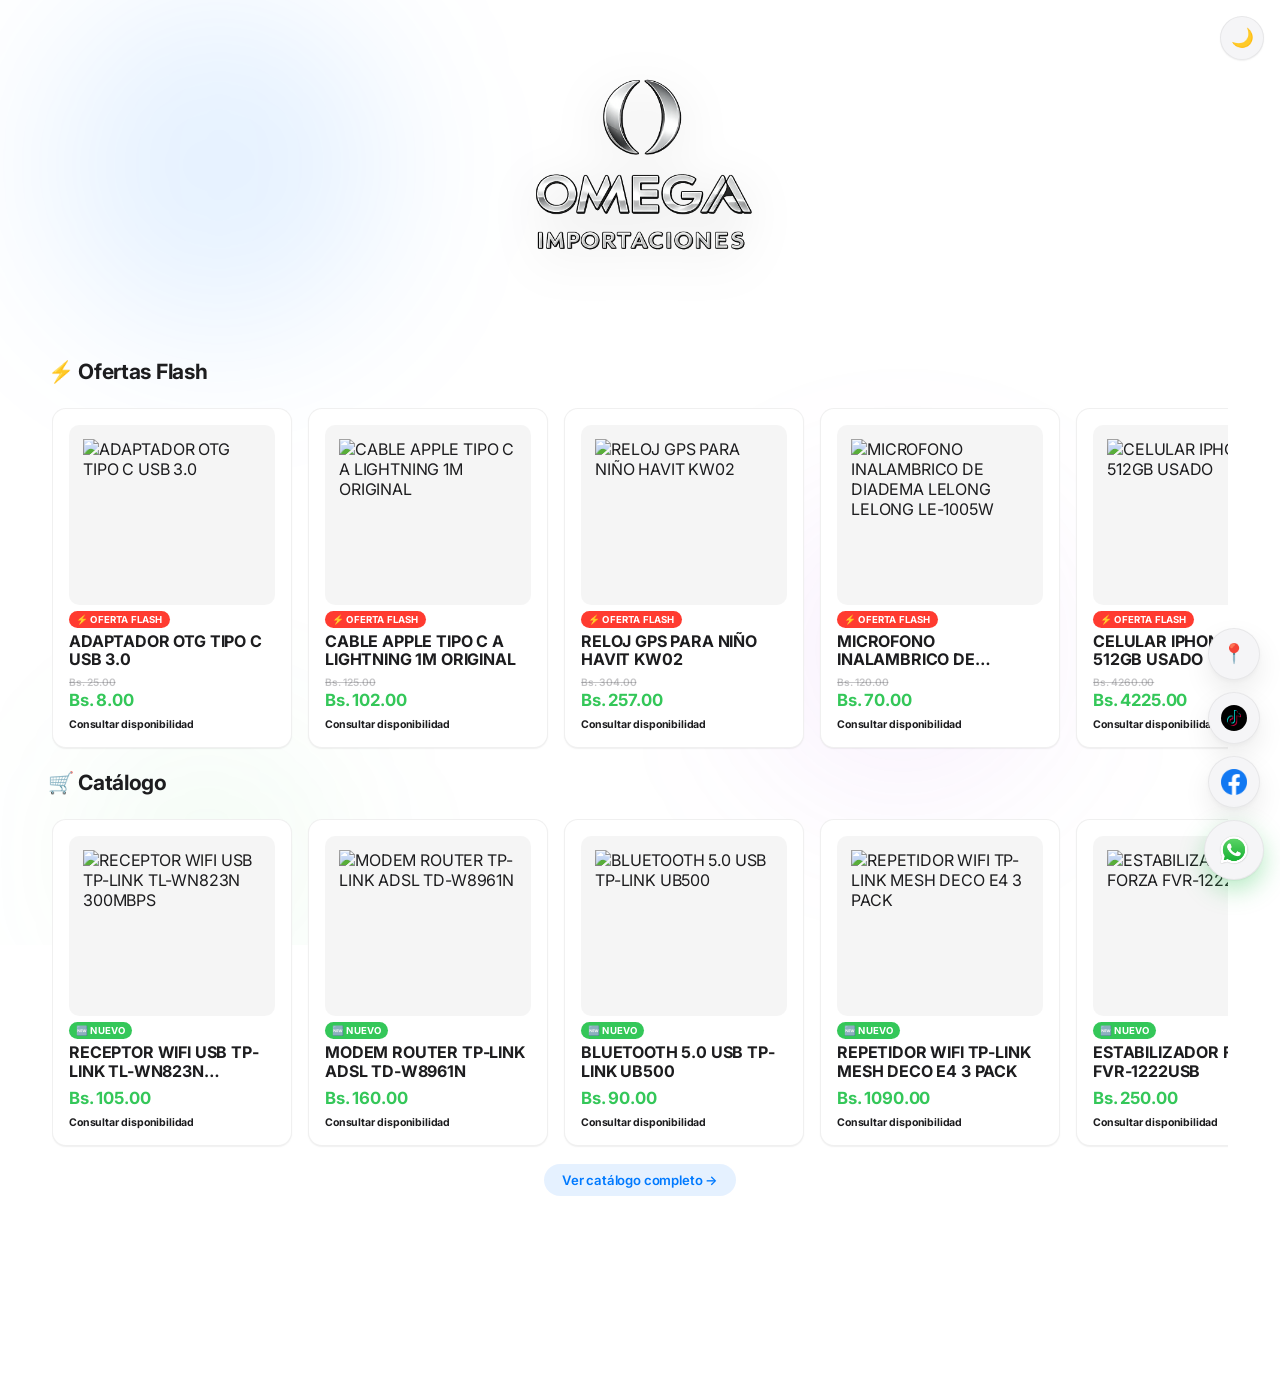
==== index.html @ a2d2a1f6 "Add files via upload" ====
<!DOCTYPE html>
<html lang="es">

<head>

    <!-- META -->
    <meta charset="UTF-8" />

    <!-- THEME INIT (evita parpadeo de tema equivocado al cargar) -->
    <script>
        (function () {
            try {
                if (localStorage.getItem('omega-theme') === 'dark') {
                    document.documentElement.setAttribute('data-theme', 'dark');
                    var m = document.querySelector('meta[name="theme-color"]');
                    if (m) m.setAttribute('content', '#000000');
                }
            } catch (e) { }
        })();
    </script>

    <meta name="viewport" content="width=device-width, initial-scale=1.0, viewport-fit=cover" />

    <title>
        OMEGA IMPORTACIONES
    </title>

    <meta name="description" content="Tecnología, gadgets y accesorios premium." />

    <meta name="theme-color" content="#ffffff" />

    <meta name="robots" content="index, follow" />


    <!-- CANONICAL -->
    <link rel="canonical" href="https://omegaimportaciones.github.io/Omega/" />


    <!-- OPEN GRAPH -->
    <meta property="og:title" content="OMEGA IMPORTACIONES">

    <meta property="og:description" content="Tecnología, gadgets y accesorios premium.">

    <meta property="og:image" content="https://omegaimportaciones.github.io/Omega/img/logo.png">

    <meta property="og:url" content="https://omegaimportaciones.github.io/Omega/">

    <meta property="og:site_name" content="OMEGA IMPORTACIONES">

    <meta property="og:type" content="website">

    <meta property="og:locale" content="es_BO">


    <!-- TWITTER -->
    <meta name="twitter:card" content="summary_large_image">

    <meta name="twitter:title" content="OMEGA IMPORTACIONES">

    <meta name="twitter:description" content="Tecnología, gadgets y accesorios premium.">

    <meta name="twitter:image" content="https://omegaimportaciones.github.io/Omega/img/logo.png">


    <!-- FAVICON -->
    <link rel="icon" href="./img/favicon.png" type="image/png">


    <!-- PRELOAD -->
    <link rel="preload" as="image" href="./img/logo.png">


    <!-- GOOGLE ANALYTICS -->
    <script async src="https://www.googletagmanager.com/gtag/js?id=G-PNVK91HBNP">
    </script>

    <script>

        window.dataLayer =
            window.dataLayer || [];

        function gtag() {

            dataLayer.push(arguments);

        }

        gtag(
            'js',
            new Date()
        );

        gtag(
            'config',
            'G-PNVK91HBNP',
            {
                page_title:
                    document.title,

                page_location:
                    window.location.href
            }
        );

    </script>


    <!-- FONTS -->
    <link rel="preconnect" href="https://fonts.googleapis.com">

    <link rel="preconnect" href="https://fonts.gstatic.com" crossorigin>

    <link href="https://fonts.googleapis.com/css2?family=Inter:wght@400;500;600;700&display=swap" rel="stylesheet">


    <!-- CSS -->
    <link rel="stylesheet" href="./css/global.css?v=3" />

</head>

<body class="has-fab">

    <!-- THEME TOGGLE -->
    <button id="themeToggleButton" class="theme-toggle" type="button" aria-pressed="false"
        aria-label="Cambiar a modo oscuro">

        <span class="theme-toggle-icon">
            🌙
        </span>

    </button>

    <main class="container">

        <!-- LOGO -->
        <div class="logo-frame">
            <img src="./img/logo.png" alt="Omega Importaciones" class="logo" draggable="false">
        </div>


        <!-- OPEN IN BROWSER -->
        <section id="openBrowserContainer">

            <button id="openBrowserButton" class="main-button" onclick="
                    gtag(
                        'event',
                        'click_open_browser',
                        {
                            page: 'index',
                            button: 'open_browser'
                        }
                    );
                ">

                <span class="emoji-icon">
                    🌐
                </span>

                <span>
                    Abrir en navegador
                </span>

            </button>

        </section>


        <!-- FLASH OFFERS -->
        <section class="carousel-section" id="flashSection">

            <div class="section-title">

                ⚡ Ofertas Flash

            </div>


            <!-- FLASH WRAPPER -->
            <div class="carousel-wrapper" id="flashWrapper">

                <!-- FLASH SLIDER -->
                <div class="carousel-track" id="flashContainer">
                </div>

            </div>

        </section>


        <!-- CATALOGO (PREVIEW) -->
        <section class="carousel-section" id="catalogSection">

            <div class="section-title">

                🛒 Catálogo

            </div>


            <!-- CATALOG WRAPPER -->
            <div class="carousel-wrapper" id="catalogWrapper">

                <!-- CATALOG SLIDER -->
                <div class="carousel-track" id="catalogContainer">
                </div>

            </div>


            <!-- VER CATALOGO COMPLETO -->
            <a href="./pages/catalogo.html" class="carousel-more-link" onclick="
                    gtag(
                        'event',
                        'click_ver_catalogo_completo',
                        {
                            page: 'index',
                            button: 'ver_catalogo_completo'
                        }
                    );
                ">

                Ver catálogo completo →

            </a>

        </section>

    </main>


    <!-- FLOATING ACTIONS -->
    <div class="fab-stack" role="navigation" aria-label="Contacto y redes">

        <!-- UBICACION -->
        <a href="./pages/ubicacion.html" class="fab-button fab-location" aria-label="Cómo llegar" onclick="
                gtag(
                    'event',
                    'click_ubicacion',
                    {
                        page: 'index',
                        button: 'ubicacion'
                    }
                );
            ">

            <span class="fab-emoji">
                📍
            </span>

        </a>


        <!-- TIKTOK -->
        <a href="https://www.tiktok.com/@omegaimportaciones" target="_blank" rel="noopener noreferrer"
            class="fab-button fab-tiktok" aria-label="TikTok" onclick="
                gtag(
                    'event',
                    'click_tiktok',
                    {
                        page: 'index',
                        button: 'tiktok'
                    }
                );
            ">

            <img src="./img/t_logo.png" alt="" class="fab-icon" draggable="false">

        </a>


        <!-- FACEBOOK -->
        <a href="https://www.facebook.com/share/1AATCSwqwf/?mibextid=wwXIfr" target="_blank"
            rel="noopener noreferrer" class="fab-button fab-facebook" aria-label="Facebook" onclick="
                gtag(
                    'event',
                    'click_facebook',
                    {
                        page: 'index',
                        button: 'facebook'
                    }
                );
            ">

            <img src="./img/f_logo.png" alt="" class="fab-icon" draggable="false">

        </a>


        <!-- WHATSAPP -->
        <a href="https://wa.me/59164216262?text=Hola,%20quiero%20información%20sobre%20sus%20productos"
            target="_blank" rel="noopener noreferrer" class="fab-button fab-whatsapp" aria-label="WhatsApp"
            onclick="
                gtag(
                    'event',
                    'click_whatsapp',
                    {
                        page: 'index',
                        button: 'whatsapp'
                    }
                );
            ">

            <img src="./img/w_logo.png" alt="" class="fab-icon" draggable="false">

        </a>

    </div>


    <!-- SCRIPTS -->
    <script src="./js/openBrowser.js">
    </script>

    <script src="./js/background.js">
    </script>

    <script src="./js/flashOffers.js">
    </script>

    <script src="./js/catalogPreview.js">
    </script>

    <script src="./js/themeToggle.js">
    </script>

</body>

</html>
---- css/global.css ----
/* =========================
   BASE
========================= */

@import url('./base/reset.css');
@import url('./base/variables.css');
@import url('./base/body.css');


/* =========================
   LAYOUT
========================= */

@import url('./layout/container.css');


/* =========================
   COMPONENTS
========================= */

@import url('./components/logo.css');
@import url('./components/buttons.css');
@import url('./components/cards.css');
@import url('./components/icons.css');
@import url('./components/carousel.css');
@import url('./components/fab.css');
@import url('./components/theme-toggle.css');


/* =========================
   PAGES
========================= */

@import url('./pages/location.css');
@import url('./pages/catalog.css');


/* =========================
   RESPONSIVE
========================= */

@import url('./responsive/mobile.css');
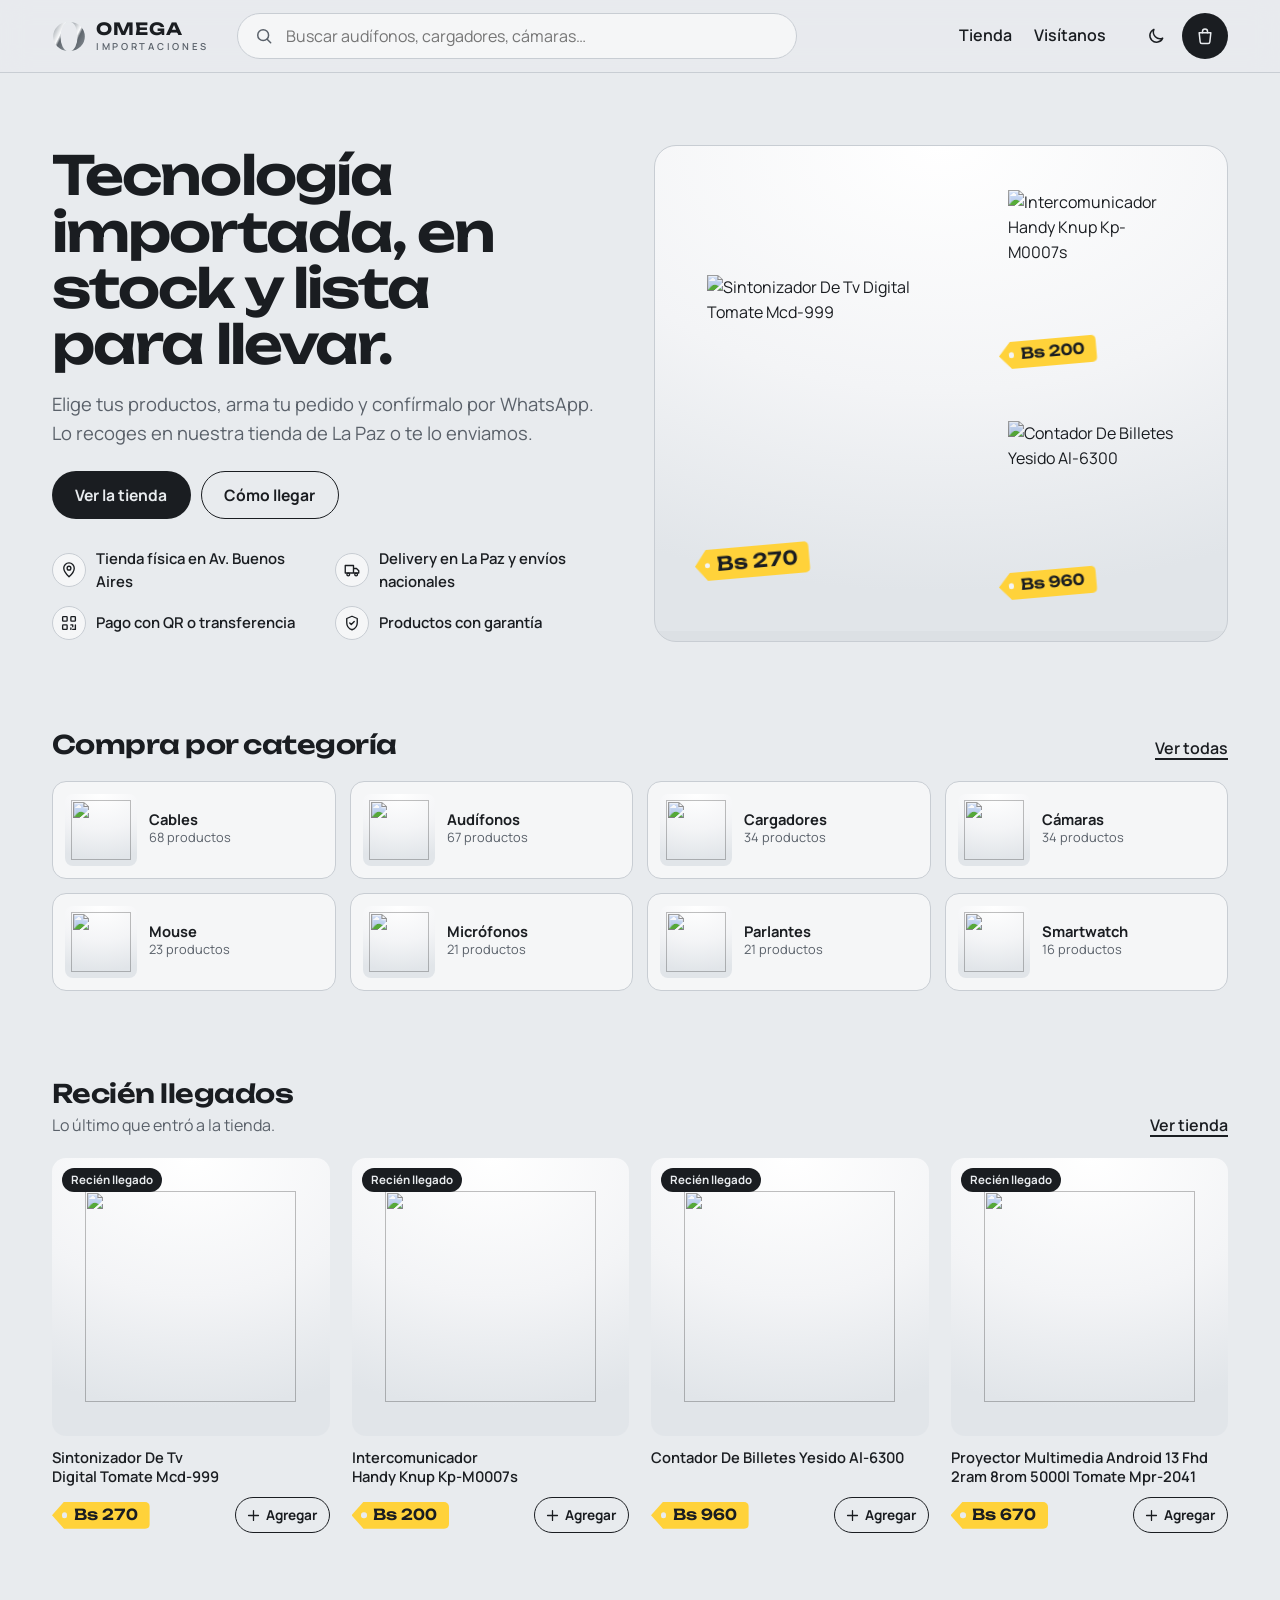
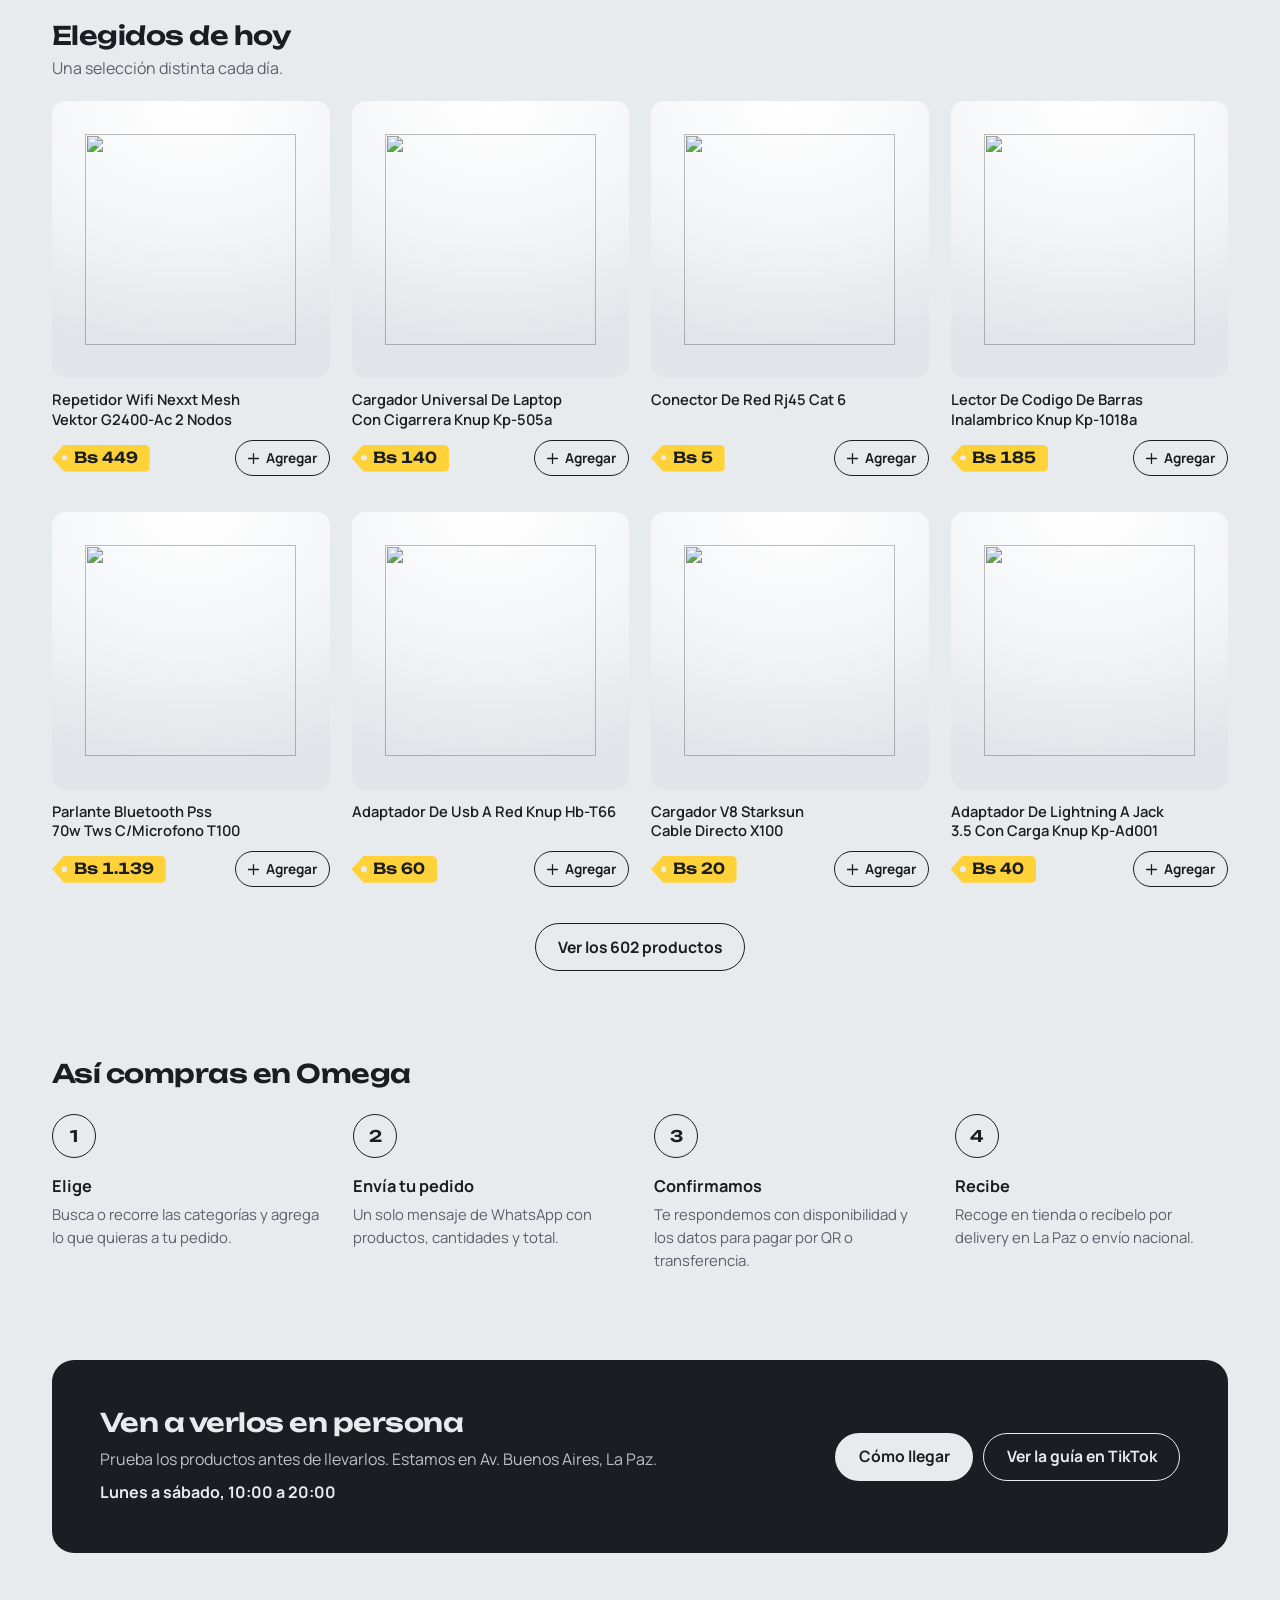
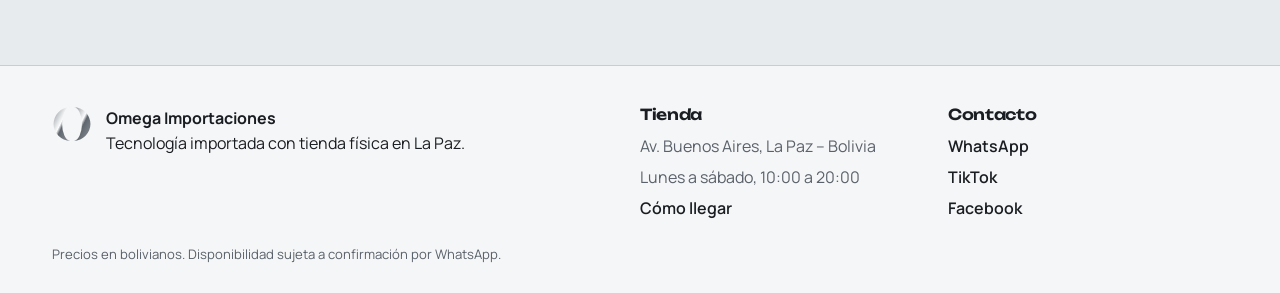
==== commit 8a3883d7: "Add files via upload" ====
--- a/index.html
+++ b/index.html
@@ -3,326 +3,180 @@
 
 <head>
 
-    <!-- META -->
-    <meta charset="UTF-8" />
+    <meta charset="UTF-8">
 
-    <!-- THEME INIT (evita parpadeo de tema equivocado al cargar) -->
+    <!-- Tema inicial (evita parpadeo) -->
     <script>
         (function () {
             try {
                 if (localStorage.getItem('omega-theme') === 'dark') {
                     document.documentElement.setAttribute('data-theme', 'dark');
-                    var m = document.querySelector('meta[name="theme-color"]');
-                    if (m) m.setAttribute('content', '#000000');
                 }
             } catch (e) { }
         })();
     </script>
 
-    <meta name="viewport" content="width=device-width, initial-scale=1.0, viewport-fit=cover" />
+    <meta name="viewport" content="width=device-width, initial-scale=1.0, viewport-fit=cover">
 
-    <title>
-        OMEGA IMPORTACIONES
-    </title>
+    <title>Omega Importaciones | Tienda de tecnología en La Paz</title>
 
-    <meta name="description" content="Tecnología, gadgets y accesorios premium." />
+    <meta name="description" content="Audífonos, parlantes, cargadores, cámaras y más. Tienda física en La Paz, delivery y envíos nacionales. Arma tu pedido y confírmalo por WhatsApp.">
+    <meta name="theme-color" content="#e8ebee">
+    <meta name="robots" content="index, follow">
+    <link rel="canonical" href="https://omegaimportaciones.github.io/Omega/">
 
-    <meta name="theme-color" content="#ffffff" />
-
-    <meta name="robots" content="index, follow" />
-
-
-    <!-- CANONICAL -->
-    <link rel="canonical" href="https://omegaimportaciones.github.io/Omega/" />
-
-
-    <!-- OPEN GRAPH -->
-    <meta property="og:title" content="OMEGA IMPORTACIONES">
-
-    <meta property="og:description" content="Tecnología, gadgets y accesorios premium.">
-
+    <!-- Open Graph -->
+    <meta property="og:title" content="Omega Importaciones | Tienda de tecnología en La Paz">
+    <meta property="og:description" content="Audífonos, parlantes, cargadores, cámaras y más. Tienda física en La Paz, delivery y envíos nacionales. Arma tu pedido y confírmalo por WhatsApp.">
     <meta property="og:image" content="https://omegaimportaciones.github.io/Omega/img/logo.png">
-
     <meta property="og:url" content="https://omegaimportaciones.github.io/Omega/">
-
-    <meta property="og:site_name" content="OMEGA IMPORTACIONES">
-
+    <meta property="og:site_name" content="Omega Importaciones">
     <meta property="og:type" content="website">
-
     <meta property="og:locale" content="es_BO">
-
-
-    <!-- TWITTER -->
     <meta name="twitter:card" content="summary_large_image">
 
-    <meta name="twitter:title" content="OMEGA IMPORTACIONES">
-
-    <meta name="twitter:description" content="Tecnología, gadgets y accesorios premium.">
-
-    <meta name="twitter:image" content="https://omegaimportaciones.github.io/Omega/img/logo.png">
-
-
-    <!-- FAVICON -->
     <link rel="icon" href="./img/favicon.png" type="image/png">
 
-
-    <!-- PRELOAD -->
-    <link rel="preload" as="image" href="./img/logo.png">
-
-
-    <!-- GOOGLE ANALYTICS -->
-    <script async src="https://www.googletagmanager.com/gtag/js?id=G-PNVK91HBNP">
+    <!-- Google Analytics -->
+    <script async src="https://www.googletagmanager.com/gtag/js?id=G-PNVK91HBNP"></script>
+    <script>
+        window.dataLayer = window.dataLayer || [];
+        function gtag() { dataLayer.push(arguments); }
+        gtag('js', new Date());
+        gtag('config', 'G-PNVK91HBNP');
     </script>
 
-    <script>
+    <!-- Tipografías: Unbounded (títulos y precios) + Manrope (texto) -->
+    <link rel="preconnect" href="https://fonts.googleapis.com">
+    <link rel="preconnect" href="https://fonts.gstatic.com" crossorigin>
+    <link href="https://fonts.googleapis.com/css2?family=Manrope:wght@400;500;600;700&family=Unbounded:wght@500;600;700&display=swap" rel="stylesheet">
 
-        window.dataLayer =
-            window.dataLayer || [];
-
-        function gtag() {
-
-            dataLayer.push(arguments);
-
-        }
-
-        gtag(
-            'js',
-            new Date()
-        );
-
-        gtag(
-            'config',
-            'G-PNVK91HBNP',
-            {
-                page_title:
-                    document.title,
-
-                page_location:
-                    window.location.href
-            }
-        );
-
-    </script>
-
-
-    <!-- FONTS -->
-    <link rel="preconnect" href="https://fonts.googleapis.com">
-
-    <link rel="preconnect" href="https://fonts.gstatic.com" crossorigin>
-
-    <link href="https://fonts.googleapis.com/css2?family=Inter:wght@400;500;600;700&display=swap" rel="stylesheet">
-
-
-    <!-- CSS -->
-    <link rel="stylesheet" href="./css/global.css?v=3" />
+    <link rel="stylesheet" href="./css/main.css?v=4">
 
 </head>
 
-<body class="has-fab">
+<body data-base="./" data-page="home">
 
-    <!-- THEME TOGGLE -->
-    <button id="themeToggleButton" class="theme-toggle" type="button" aria-pressed="false"
-        aria-label="Cambiar a modo oscuro">
+    <main id="main">
 
-        <span class="theme-toggle-icon">
-            🌙
-        </span>
-
-    </button>
-
-    <main class="container">
-
-        <!-- LOGO -->
-        <div class="logo-frame">
-            <img src="./img/logo.png" alt="Omega Importaciones" class="logo" draggable="false">
-        </div>
-
-
-        <!-- OPEN IN BROWSER -->
-        <section id="openBrowserContainer">
-
-            <button id="openBrowserButton" class="main-button" onclick="
-                    gtag(
-                        'event',
-                        'click_open_browser',
-                        {
-                            page: 'index',
-                            button: 'open_browser'
-                        }
-                    );
-                ">
-
-                <span class="emoji-icon">
-                    🌐
-                </span>
-
-                <span>
-                    Abrir en navegador
-                </span>
-
-            </button>
-
+        <!-- HERO: la tienda como vitrina -->
+        <section class="hero">
+            <div class="hero-copy">
+                <h1>Tecnología importada, en stock y lista para llevar.</h1>
+                <p class="lead">Elige tus productos, arma tu pedido y confírmalo por WhatsApp. Lo recoges en nuestra tienda de La Paz o te lo enviamos.</p>
+                <div class="hero-actions">
+                    <a class="button button--solid" href="./pages/catalogo.html">Ver la tienda</a>
+                    <a class="button button--ghost" href="./pages/ubicacion.html">Cómo llegar</a>
+                </div>
+                <ul class="facts">
+                    <li><span class="fact-icon" data-icon="pin"></span>Tienda física en Av. Buenos Aires</li>
+                    <li><span class="fact-icon" data-icon="truck"></span>Delivery en La Paz y envíos nacionales</li>
+                    <li><span class="fact-icon" data-icon="qr"></span>Pago con QR o transferencia</li>
+                    <li><span class="fact-icon" data-icon="shield"></span>Productos con garantía</li>
+                </ul>
+            </div>
+            <div class="vitrina" id="vitrina" aria-label="Productos destacados"></div>
         </section>
 
+        <p class="notice" id="loadError" hidden>No pudimos cargar los productos. Revisa tu conexión y recarga la página.</p>
 
-        <!-- FLASH OFFERS -->
-        <section class="carousel-section" id="flashSection">
-
-            <div class="section-title">
-
-                ⚡ Ofertas Flash
-
+        <!-- OFERTAS (solo con campaña activa) -->
+        <section class="section section--offers" id="ofertas" hidden>
+            <div class="section-head">
+                <div>
+                    <h2>Ofertas de hoy</h2>
+                    <p>Precios rebajados mientras dure el stock.</p>
+                </div>
+                <a class="section-link" href="./pages/catalogo.html?ofertas=1">Ver todas</a>
             </div>
-
-
-            <!-- FLASH WRAPPER -->
-            <div class="carousel-wrapper" id="flashWrapper">
-
-                <!-- FLASH SLIDER -->
-                <div class="carousel-track" id="flashContainer">
-                </div>
-
-            </div>
-
+            <div class="rail"></div>
         </section>
 
+        <!-- CATEGORÍAS -->
+        <section class="section">
+            <div class="section-head">
+                <h2>Compra por categoría</h2>
+                <a class="section-link" href="./pages/catalogo.html">Ver todas</a>
+            </div>
+            <div class="category-grid" id="categoryGrid"></div>
+        </section>
 
-        <!-- CATALOGO (PREVIEW) -->
-        <section class="carousel-section" id="catalogSection">
+        <!-- RECIÉN LLEGADOS -->
+        <section class="section" id="nuevos" hidden>
+            <div class="section-head">
+                <div>
+                    <h2>Recién llegados</h2>
+                    <p>Lo último que entró a la tienda.</p>
+                </div>
+                <a class="section-link" href="./pages/catalogo.html">Ver tienda</a>
+            </div>
+            <div class="rail"></div>
+        </section>
 
-            <div class="section-title">
+        <!-- ELEGIDOS DEL DÍA -->
+        <section class="section">
+            <div class="section-head">
+                <div>
+                    <h2>Elegidos de hoy</h2>
+                    <p>Una selección distinta cada día.</p>
+                </div>
+            </div>
+            <div class="product-grid" id="dailyGrid"></div>
+            <a class="button button--ghost button--center" href="./pages/catalogo.html"><span>Ver los <span data-total-products>…</span> productos</span></a>
+        </section>
 
-                🛒 Catálogo
+        <!-- CÓMO COMPRAR (es una secuencia real: por eso va numerado) -->
+        <section class="section how">
+            <h2>Así compras en Omega</h2>
+            <ol class="steps">
+                <li><strong>Elige</strong><span>Busca o recorre las categorías y agrega lo que quieras a tu pedido.</span></li>
+                <li><strong>Envía tu pedido</strong><span>Un solo mensaje de WhatsApp con productos, cantidades y total.</span></li>
+                <li><strong>Confirmamos</strong><span>Te respondemos con disponibilidad y los datos para pagar por QR o transferencia.</span></li>
+                <li><strong>Recibe</strong><span>Recoge en tienda o recíbelo por delivery en La Paz o envío nacional.</span></li>
+            </ol>
+        </section>
 
+        <!-- VISITA -->
+        <section class="section visit">
+            <div class="visit-copy">
+                <h2>Ven a verlos en persona</h2>
+                <p>Prueba los productos antes de llevarlos. Estamos en Av. Buenos Aires, La Paz.</p>
+                <p class="visit-hours" data-store-hours></p>
             </div>
-
-
-            <!-- CATALOG WRAPPER -->
-            <div class="carousel-wrapper" id="catalogWrapper">
-
-                <!-- CATALOG SLIDER -->
-                <div class="carousel-track" id="catalogContainer">
-                </div>
-
+            <div class="visit-actions">
+                <a class="button button--solid" href="./pages/ubicacion.html">Cómo llegar</a>
+                <a class="button button--ghost" data-store-tiktok target="_blank" rel="noopener">Ver la guía en TikTok</a>
             </div>
-
-
-            <!-- VER CATALOGO COMPLETO -->
-            <a href="./pages/catalogo.html" class="carousel-more-link" onclick="
-                    gtag(
-                        'event',
-                        'click_ver_catalogo_completo',
-                        {
-                            page: 'index',
-                            button: 'ver_catalogo_completo'
-                        }
-                    );
-                ">
-
-                Ver catálogo completo →
-
-            </a>
-
         </section>
 
     </main>
 
+    <!-- Configuración -->
+    <script src="./js/config/store.config.js"></script>
+    <script src="./js/config/pricing.config.js"></script>
 
-    <!-- FLOATING ACTIONS -->
-    <div class="fab-stack" role="navigation" aria-label="Contacto y redes">
+    <!-- Núcleo -->
+    <script src="./js/core/utils.js"></script>
+    <script src="./js/core/analytics.js"></script>
+    <script src="./js/core/pricing.js"></script>
+    <script src="./js/core/inventory.js"></script>
+    <script src="./js/core/categories.js"></script>
+    <script src="./js/core/catalog.js"></script>
+    <script src="./js/core/search.js"></script>
+    <script src="./js/core/cart.js"></script>
+    <script src="./js/core/whatsapp.js"></script>
 
-        <!-- UBICACION -->
-        <a href="./pages/ubicacion.html" class="fab-button fab-location" aria-label="Cómo llegar" onclick="
-                gtag(
-                    'event',
-                    'click_ubicacion',
-                    {
-                        page: 'index',
-                        button: 'ubicacion'
-                    }
-                );
-            ">
+    <!-- Interfaz -->
+    <script src="./js/ui/icons.js"></script>
+    <script src="./js/ui/theme.js"></script>
+    <script src="./js/ui/toast.js"></script>
+    <script src="./js/ui/productCard.js"></script>
+    <script src="./js/ui/cartDrawer.js"></script>
+    <script src="./js/ui/shell.js"></script>
 
-            <span class="fab-emoji">
-                📍
-            </span>
-
-        </a>
-
-
-        <!-- TIKTOK -->
-        <a href="https://www.tiktok.com/@omegaimportaciones" target="_blank" rel="noopener noreferrer"
-            class="fab-button fab-tiktok" aria-label="TikTok" onclick="
-                gtag(
-                    'event',
-                    'click_tiktok',
-                    {
-                        page: 'index',
-                        button: 'tiktok'
-                    }
-                );
-            ">
-
-            <img src="./img/t_logo.png" alt="" class="fab-icon" draggable="false">
-
-        </a>
-
-
-        <!-- FACEBOOK -->
-        <a href="https://www.facebook.com/share/1AATCSwqwf/?mibextid=wwXIfr" target="_blank"
-            rel="noopener noreferrer" class="fab-button fab-facebook" aria-label="Facebook" onclick="
-                gtag(
-                    'event',
-                    'click_facebook',
-                    {
-                        page: 'index',
-                        button: 'facebook'
-                    }
-                );
-            ">
-
-            <img src="./img/f_logo.png" alt="" class="fab-icon" draggable="false">
-
-        </a>
-
-
-        <!-- WHATSAPP -->
-        <a href="https://wa.me/59164216262?text=Hola,%20quiero%20información%20sobre%20sus%20productos"
-            target="_blank" rel="noopener noreferrer" class="fab-button fab-whatsapp" aria-label="WhatsApp"
-            onclick="
-                gtag(
-                    'event',
-                    'click_whatsapp',
-                    {
-                        page: 'index',
-                        button: 'whatsapp'
-                    }
-                );
-            ">
-
-            <img src="./img/w_logo.png" alt="" class="fab-icon" draggable="false">
-
-        </a>
-
-    </div>
-
-
-    <!-- SCRIPTS -->
-    <script src="./js/openBrowser.js">
-    </script>
-
-    <script src="./js/background.js">
-    </script>
-
-    <script src="./js/flashOffers.js">
-    </script>
-
-    <script src="./js/catalogPreview.js">
-    </script>
-
-    <script src="./js/themeToggle.js">
-    </script>
+    <script src="./js/ui/storeInfo.js"></script>
+    <script src="./js/pages/home.js"></script>
 
 </body>
 
-</html>+</html>
--- a/css/main.css
+++ b/css/main.css
@@ -0,0 +1,27 @@
+/* =========================================================
+   OMEGA — hoja principal (solo importa módulos)
+   Identidad "vitrina": superficies plata y grafito tomadas
+   del logo cromado + etiqueta amarilla de precio.
+========================================================= */
+
+@import url("base/tokens.css");
+@import url("base/reset.css");
+@import url("base/typography.css");
+@import url("base/layout.css");
+
+@import url("components/buttons.css");
+@import url("components/header.css");
+@import url("components/price-tag.css");
+@import url("components/product-card.css");
+@import url("components/rail.css");
+@import url("components/chips.css");
+@import url("components/drawer.css");
+@import url("components/order-bar.css");
+@import url("components/toast.css");
+@import url("components/feedback.css");
+@import url("components/footer.css");
+
+@import url("pages/home.css");
+@import url("pages/shop.css");
+@import url("pages/product.css");
+@import url("pages/location.css");
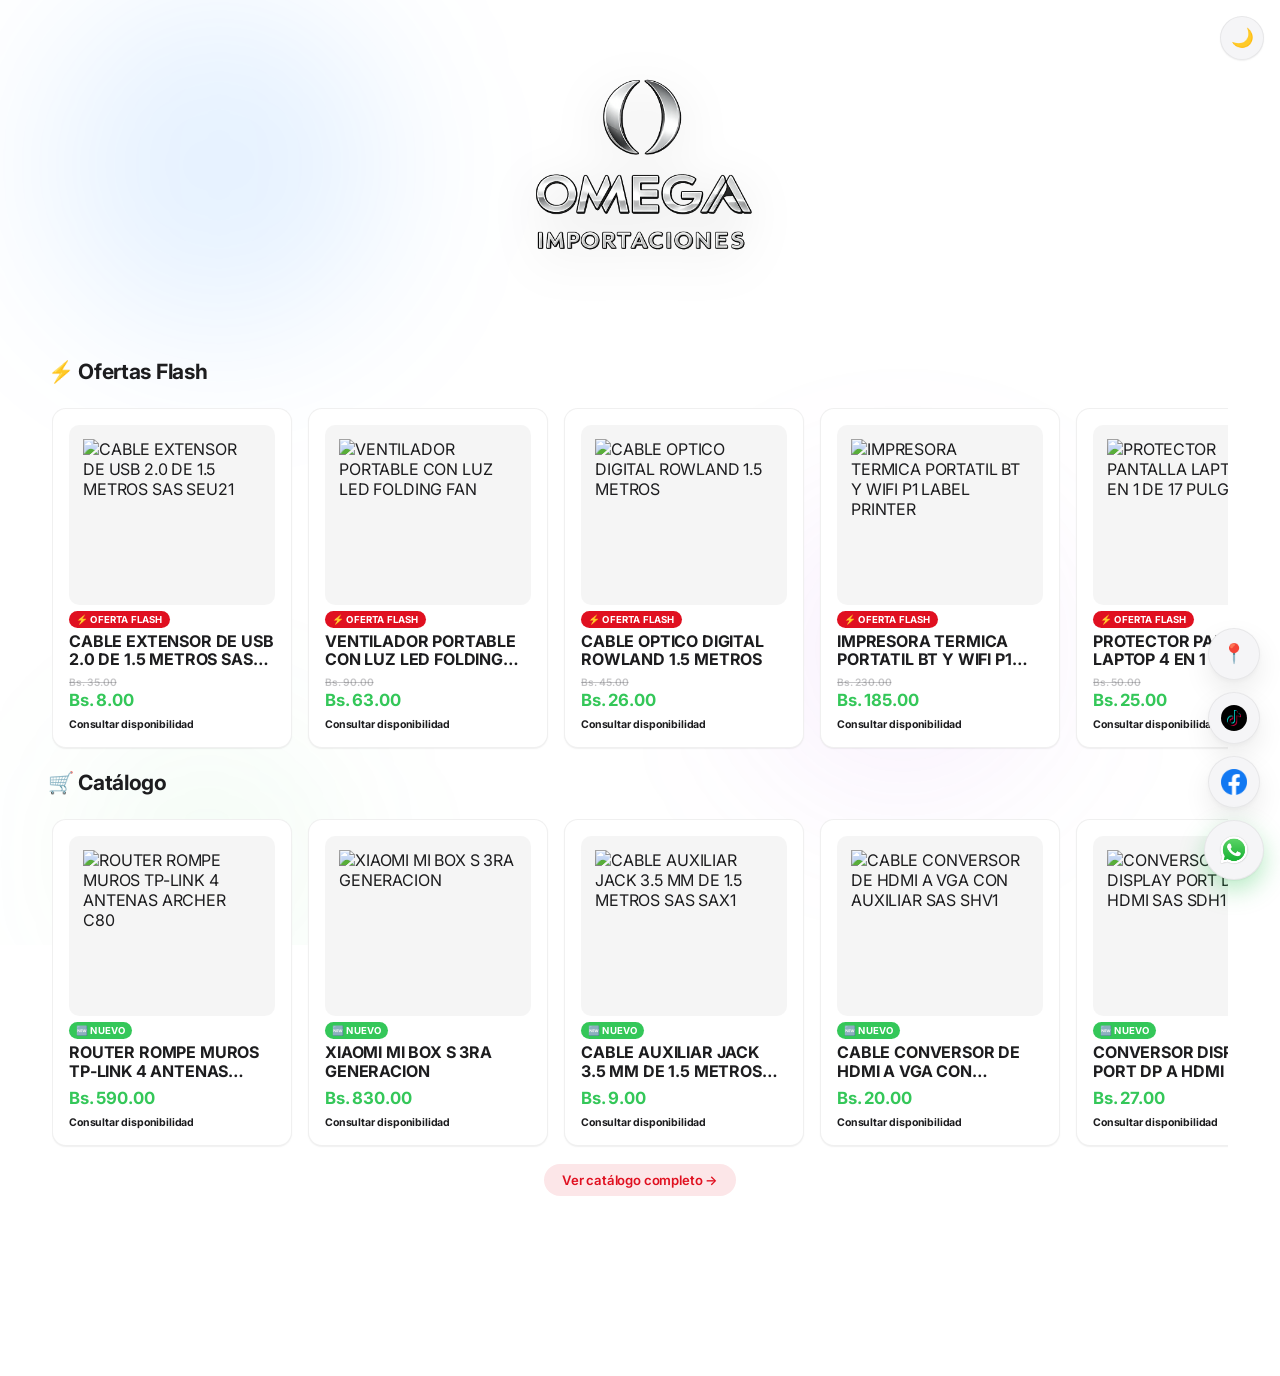
==== commit 37bfab1e: "Add files via upload" ====
--- a/index.html
+++ b/index.html
@@ -3,179 +3,421 @@
 
 <head>
 
-    <meta charset="UTF-8">
-
-    <!-- Tema inicial (evita parpadeo) -->
+    <!-- META -->
+    <meta charset="UTF-8" />
+
+    <!-- THEME INIT (evita parpadeo de tema equivocado al cargar) -->
     <script>
         (function () {
             try {
                 if (localStorage.getItem('omega-theme') === 'dark') {
                     document.documentElement.setAttribute('data-theme', 'dark');
+                    var m = document.querySelector('meta[name="theme-color"]');
+                    if (m) m.setAttribute('content', '#000000');
                 }
             } catch (e) { }
         })();
     </script>
 
-    <meta name="viewport" content="width=device-width, initial-scale=1.0, viewport-fit=cover">
-
-    <title>Omega Importaciones | Tienda de tecnología en La Paz</title>
-
-    <meta name="description" content="Audífonos, parlantes, cargadores, cámaras y más. Tienda física en La Paz, delivery y envíos nacionales. Arma tu pedido y confírmalo por WhatsApp.">
-    <meta name="theme-color" content="#e8ebee">
-    <meta name="robots" content="index, follow">
-    <link rel="canonical" href="https://omegaimportaciones.github.io/Omega/">
-
-    <!-- Open Graph -->
-    <meta property="og:title" content="Omega Importaciones | Tienda de tecnología en La Paz">
-    <meta property="og:description" content="Audífonos, parlantes, cargadores, cámaras y más. Tienda física en La Paz, delivery y envíos nacionales. Arma tu pedido y confírmalo por WhatsApp.">
+    <meta name="viewport" content="width=device-width, initial-scale=1.0, viewport-fit=cover" />
+
+    <title>
+        OMEGA IMPORTACIONES
+    </title>
+
+    <meta name="description" content="Tecnología, gadgets y accesorios premium. Socios oficiales de SAS." />
+
+    <meta name="theme-color" content="#ffffff" />
+
+    <meta name="robots" content="index, follow" />
+
+
+    <!-- CANONICAL -->
+    <link rel="canonical" href="https://omegaimportaciones.github.io/Omega/" />
+
+
+    <!-- OPEN GRAPH -->
+    <meta property="og:title" content="OMEGA IMPORTACIONES">
+
+    <meta property="og:description" content="Tecnología, gadgets y accesorios premium. Socios oficiales de SAS.">
+
     <meta property="og:image" content="https://omegaimportaciones.github.io/Omega/img/logo.png">
+
     <meta property="og:url" content="https://omegaimportaciones.github.io/Omega/">
-    <meta property="og:site_name" content="Omega Importaciones">
+
+    <meta property="og:site_name" content="OMEGA IMPORTACIONES">
+
     <meta property="og:type" content="website">
+
     <meta property="og:locale" content="es_BO">
+
+
+    <!-- TWITTER -->
     <meta name="twitter:card" content="summary_large_image">
 
+    <meta name="twitter:title" content="OMEGA IMPORTACIONES">
+
+    <meta name="twitter:description" content="Tecnología, gadgets y accesorios premium. Socios oficiales de SAS.">
+
+    <meta name="twitter:image" content="https://omegaimportaciones.github.io/Omega/img/logo.png">
+
+
+    <!-- FAVICON -->
     <link rel="icon" href="./img/favicon.png" type="image/png">
 
-    <!-- Google Analytics -->
-    <script async src="https://www.googletagmanager.com/gtag/js?id=G-PNVK91HBNP"></script>
+
+    <!-- PRELOAD -->
+    <link rel="preload" as="image" href="./img/logo.png">
+
+
+    <!-- GOOGLE ANALYTICS -->
+    <script async src="https://www.googletagmanager.com/gtag/js?id=G-PNVK91HBNP">
+    </script>
+
     <script>
-        window.dataLayer = window.dataLayer || [];
-        function gtag() { dataLayer.push(arguments); }
-        gtag('js', new Date());
-        gtag('config', 'G-PNVK91HBNP');
-    </script>
-
-    <!-- Tipografías: Unbounded (títulos y precios) + Manrope (texto) -->
+
+        window.dataLayer =
+            window.dataLayer || [];
+
+        function gtag() {
+
+            dataLayer.push(arguments);
+
+        }
+
+        gtag(
+            'js',
+            new Date()
+        );
+
+        gtag(
+            'config',
+            'G-PNVK91HBNP',
+            {
+                page_title:
+                    document.title,
+
+                page_location:
+                    window.location.href
+            }
+        );
+
+    </script>
+
+
+    <!-- FONTS -->
     <link rel="preconnect" href="https://fonts.googleapis.com">
+
     <link rel="preconnect" href="https://fonts.gstatic.com" crossorigin>
-    <link href="https://fonts.googleapis.com/css2?family=Manrope:wght@400;500;600;700&family=Unbounded:wght@500;600;700&display=swap" rel="stylesheet">
-
-    <link rel="stylesheet" href="./css/main.css?v=4">
+
+    <link href="https://fonts.googleapis.com/css2?family=Inter:wght@400;500;600;700&display=swap" rel="stylesheet">
+
+
+    <!-- CSS -->
+    <link rel="stylesheet" href="./css/global.css?v=4" />
 
 </head>
 
-<body data-base="./" data-page="home">
-
-    <main id="main">
-
-        <!-- HERO: la tienda como vitrina -->
-        <section class="hero">
-            <div class="hero-copy">
-                <h1>Tecnología importada, en stock y lista para llevar.</h1>
-                <p class="lead">Elige tus productos, arma tu pedido y confírmalo por WhatsApp. Lo recoges en nuestra tienda de La Paz o te lo enviamos.</p>
-                <div class="hero-actions">
-                    <a class="button button--solid" href="./pages/catalogo.html">Ver la tienda</a>
-                    <a class="button button--ghost" href="./pages/ubicacion.html">Cómo llegar</a>
+<body class="has-fab">
+
+    <!-- THEME TOGGLE -->
+    <button id="themeToggleButton" class="theme-toggle" type="button" aria-pressed="false"
+        aria-label="Cambiar a modo oscuro">
+
+        <span class="theme-toggle-icon">
+            🌙
+        </span>
+
+    </button>
+
+    <main class="container">
+
+        <!-- LOGO -->
+        <div class="logo-frame">
+            <img src="./img/logo.png" alt="Omega Importaciones" class="logo" draggable="false">
+        </div>
+
+
+        <!-- OPEN IN BROWSER -->
+        <section id="openBrowserContainer">
+
+            <button id="openBrowserButton" class="main-button" onclick="
+                    gtag(
+                        'event',
+                        'click_open_browser',
+                        {
+                            page: 'index',
+                            button: 'open_browser'
+                        }
+                    );
+                ">
+
+                <span class="emoji-icon">
+                    🌐
+                </span>
+
+                <span>
+                    Abrir en navegador
+                </span>
+
+            </button>
+
+        </section>
+
+
+        <!-- SAS HERO (marca protagonista, aliada de Omega) -->
+        <section class="sas-hero" id="sasHero">
+
+            <span class="sas-hero-badge">
+                Marca aliada de Omega Importaciones
+            </span>
+
+            <img src="./img/sas-lockup-dark.png" alt="SAS" class="sas-hero-logo" draggable="false">
+
+            <p class="sas-hero-tagline">
+                Tecnología que responde.
+            </p>
+
+            <div class="sas-hero-chips">
+
+                <span class="sas-hero-chip">
+                    🛡️ 2 años de garantía
+                </span>
+
+                <span class="sas-hero-chip">
+                    ⚡ Cambio inmediato
+                </span>
+
+                <span class="sas-hero-chip">
+                    🤝 Respaldo Omega
+                </span>
+
+            </div>
+
+            <div class="sas-hero-actions">
+
+                <a href="./pages/catalogo.html?marca=sas" class="sas-hero-cta" onclick="
+                        gtag(
+                            'event',
+                            'click_ver_catalogo_sas',
+                            {
+                                page: 'index',
+                                button: 'sas_hero_cta'
+                            }
+                        );
+                    ">
+
+                    Ver catálogo SAS →
+
+                </a>
+
+            </div>
+
+        </section>
+
+
+        <!-- SAS (PREVIEW) -->
+        <section class="carousel-section" id="sasSection">
+
+            <div class="section-title">
+
+                ⭐ SAS
+
+            </div>
+
+
+            <!-- SAS WRAPPER -->
+            <div class="carousel-wrapper" id="sasWrapper">
+
+                <!-- SAS SLIDER -->
+                <div class="carousel-track" id="sasContainer">
                 </div>
-                <ul class="facts">
-                    <li><span class="fact-icon" data-icon="pin"></span>Tienda física en Av. Buenos Aires</li>
-                    <li><span class="fact-icon" data-icon="truck"></span>Delivery en La Paz y envíos nacionales</li>
-                    <li><span class="fact-icon" data-icon="qr"></span>Pago con QR o transferencia</li>
-                    <li><span class="fact-icon" data-icon="shield"></span>Productos con garantía</li>
-                </ul>
-            </div>
-            <div class="vitrina" id="vitrina" aria-label="Productos destacados"></div>
+
+            </div>
+
+
+            <!-- VER CATALOGO SAS -->
+            <a href="./pages/catalogo.html?marca=sas" class="carousel-more-link" onclick="
+                    gtag(
+                        'event',
+                        'click_ver_catalogo_sas',
+                        {
+                            page: 'index',
+                            button: 'ver_catalogo_sas'
+                        }
+                    );
+                ">
+
+                Ver catálogo SAS completo →
+
+            </a>
+
         </section>
 
-        <p class="notice" id="loadError" hidden>No pudimos cargar los productos. Revisa tu conexión y recarga la página.</p>
-
-        <!-- OFERTAS (solo con campaña activa) -->
-        <section class="section section--offers" id="ofertas" hidden>
-            <div class="section-head">
-                <div>
-                    <h2>Ofertas de hoy</h2>
-                    <p>Precios rebajados mientras dure el stock.</p>
+
+        <!-- FLASH OFFERS -->
+        <section class="carousel-section" id="flashSection">
+
+            <div class="section-title">
+
+                ⚡ Ofertas Flash
+
+            </div>
+
+
+            <!-- FLASH WRAPPER -->
+            <div class="carousel-wrapper" id="flashWrapper">
+
+                <!-- FLASH SLIDER -->
+                <div class="carousel-track" id="flashContainer">
                 </div>
-                <a class="section-link" href="./pages/catalogo.html?ofertas=1">Ver todas</a>
-            </div>
-            <div class="rail"></div>
+
+            </div>
+
         </section>
 
-        <!-- CATEGORÍAS -->
-        <section class="section">
-            <div class="section-head">
-                <h2>Compra por categoría</h2>
-                <a class="section-link" href="./pages/catalogo.html">Ver todas</a>
-            </div>
-            <div class="category-grid" id="categoryGrid"></div>
+
+        <!-- CATALOGO (PREVIEW) -->
+        <section class="carousel-section" id="catalogSection">
+
+            <div class="section-title">
+
+                🛒 Catálogo
+
+            </div>
+
+
+            <!-- CATALOG WRAPPER -->
+            <div class="carousel-wrapper" id="catalogWrapper">
+
+                <!-- CATALOG SLIDER -->
+                <div class="carousel-track" id="catalogContainer">
+                </div>
+
+            </div>
+
+
+            <!-- VER CATALOGO COMPLETO -->
+            <a href="./pages/catalogo.html" class="carousel-more-link" onclick="
+                    gtag(
+                        'event',
+                        'click_ver_catalogo_completo',
+                        {
+                            page: 'index',
+                            button: 'ver_catalogo_completo'
+                        }
+                    );
+                ">
+
+                Ver catálogo completo →
+
+            </a>
+
         </section>
 
-        <!-- RECIÉN LLEGADOS -->
-        <section class="section" id="nuevos" hidden>
-            <div class="section-head">
-                <div>
-                    <h2>Recién llegados</h2>
-                    <p>Lo último que entró a la tienda.</p>
-                </div>
-                <a class="section-link" href="./pages/catalogo.html">Ver tienda</a>
-            </div>
-            <div class="rail"></div>
-        </section>
-
-        <!-- ELEGIDOS DEL DÍA -->
-        <section class="section">
-            <div class="section-head">
-                <div>
-                    <h2>Elegidos de hoy</h2>
-                    <p>Una selección distinta cada día.</p>
-                </div>
-            </div>
-            <div class="product-grid" id="dailyGrid"></div>
-            <a class="button button--ghost button--center" href="./pages/catalogo.html"><span>Ver los <span data-total-products>…</span> productos</span></a>
-        </section>
-
-        <!-- CÓMO COMPRAR (es una secuencia real: por eso va numerado) -->
-        <section class="section how">
-            <h2>Así compras en Omega</h2>
-            <ol class="steps">
-                <li><strong>Elige</strong><span>Busca o recorre las categorías y agrega lo que quieras a tu pedido.</span></li>
-                <li><strong>Envía tu pedido</strong><span>Un solo mensaje de WhatsApp con productos, cantidades y total.</span></li>
-                <li><strong>Confirmamos</strong><span>Te respondemos con disponibilidad y los datos para pagar por QR o transferencia.</span></li>
-                <li><strong>Recibe</strong><span>Recoge en tienda o recíbelo por delivery en La Paz o envío nacional.</span></li>
-            </ol>
-        </section>
-
-        <!-- VISITA -->
-        <section class="section visit">
-            <div class="visit-copy">
-                <h2>Ven a verlos en persona</h2>
-                <p>Prueba los productos antes de llevarlos. Estamos en Av. Buenos Aires, La Paz.</p>
-                <p class="visit-hours" data-store-hours></p>
-            </div>
-            <div class="visit-actions">
-                <a class="button button--solid" href="./pages/ubicacion.html">Cómo llegar</a>
-                <a class="button button--ghost" data-store-tiktok target="_blank" rel="noopener">Ver la guía en TikTok</a>
-            </div>
-        </section>
-
     </main>
 
-    <!-- Configuración -->
-    <script src="./js/config/store.config.js"></script>
-    <script src="./js/config/pricing.config.js"></script>
-
-    <!-- Núcleo -->
-    <script src="./js/core/utils.js"></script>
-    <script src="./js/core/analytics.js"></script>
-    <script src="./js/core/pricing.js"></script>
-    <script src="./js/core/inventory.js"></script>
-    <script src="./js/core/categories.js"></script>
-    <script src="./js/core/catalog.js"></script>
-    <script src="./js/core/search.js"></script>
-    <script src="./js/core/cart.js"></script>
-    <script src="./js/core/whatsapp.js"></script>
-
-    <!-- Interfaz -->
-    <script src="./js/ui/icons.js"></script>
-    <script src="./js/ui/theme.js"></script>
-    <script src="./js/ui/toast.js"></script>
-    <script src="./js/ui/productCard.js"></script>
-    <script src="./js/ui/cartDrawer.js"></script>
-    <script src="./js/ui/shell.js"></script>
-
-    <script src="./js/ui/storeInfo.js"></script>
-    <script src="./js/pages/home.js"></script>
+
+    <!-- FLOATING ACTIONS -->
+    <div class="fab-stack" role="navigation" aria-label="Contacto y redes">
+
+        <!-- UBICACION -->
+        <a href="./pages/ubicacion.html" class="fab-button fab-location" aria-label="Cómo llegar" onclick="
+                gtag(
+                    'event',
+                    'click_ubicacion',
+                    {
+                        page: 'index',
+                        button: 'ubicacion'
+                    }
+                );
+            ">
+
+            <span class="fab-emoji">
+                📍
+            </span>
+
+        </a>
+
+
+        <!-- TIKTOK -->
+        <a href="https://www.tiktok.com/@omegaimportaciones" target="_blank" rel="noopener noreferrer"
+            class="fab-button fab-tiktok" aria-label="TikTok" onclick="
+                gtag(
+                    'event',
+                    'click_tiktok',
+                    {
+                        page: 'index',
+                        button: 'tiktok'
+                    }
+                );
+            ">
+
+            <img src="./img/t_logo.png" alt="" class="fab-icon" draggable="false">
+
+        </a>
+
+
+        <!-- FACEBOOK -->
+        <a href="https://www.facebook.com/share/1AATCSwqwf/?mibextid=wwXIfr" target="_blank"
+            rel="noopener noreferrer" class="fab-button fab-facebook" aria-label="Facebook" onclick="
+                gtag(
+                    'event',
+                    'click_facebook',
+                    {
+                        page: 'index',
+                        button: 'facebook'
+                    }
+                );
+            ">
+
+            <img src="./img/f_logo.png" alt="" class="fab-icon" draggable="false">
+
+        </a>
+
+
+        <!-- WHATSAPP -->
+        <a href="https://wa.me/59164216262?text=Hola,%20quiero%20información%20sobre%20sus%20productos"
+            target="_blank" rel="noopener noreferrer" class="fab-button fab-whatsapp" aria-label="WhatsApp"
+            onclick="
+                gtag(
+                    'event',
+                    'click_whatsapp',
+                    {
+                        page: 'index',
+                        button: 'whatsapp'
+                    }
+                );
+            ">
+
+            <img src="./img/w_logo.png" alt="" class="fab-icon" draggable="false">
+
+        </a>
+
+    </div>
+
+
+    <!-- SCRIPTS -->
+    <script src="./js/openBrowser.js">
+    </script>
+
+    <script src="./js/background.js">
+    </script>
+
+    <script src="./js/brandFilter.js">
+    </script>
+
+    <script src="./js/sasPreview.js">
+    </script>
+
+    <script src="./js/flashOffers.js">
+    </script>
+
+    <script src="./js/catalogPreview.js">
+    </script>
+
+    <script src="./js/themeToggle.js">
+    </script>
 
 </body>
 
--- a/css/global.css
+++ b/css/global.css
@@ -0,0 +1,43 @@
+/* =========================
+   BASE
+========================= */
+
+@import url('./base/reset.css');
+@import url('./base/variables.css');
+@import url('./base/body.css');
+
+
+/* =========================
+   LAYOUT
+========================= */
+
+@import url('./layout/container.css');
+
+
+/* =========================
+   COMPONENTS
+========================= */
+
+@import url('./components/logo.css');
+@import url('./components/buttons.css');
+@import url('./components/cards.css');
+@import url('./components/icons.css');
+@import url('./components/carousel.css');
+@import url('./components/fab.css');
+@import url('./components/theme-toggle.css');
+@import url('./components/sas-hero.css');
+
+
+/* =========================
+   PAGES
+========================= */
+
+@import url('./pages/location.css');
+@import url('./pages/catalog.css');
+
+
+/* =========================
+   RESPONSIVE
+========================= */
+
+@import url('./responsive/mobile.css');
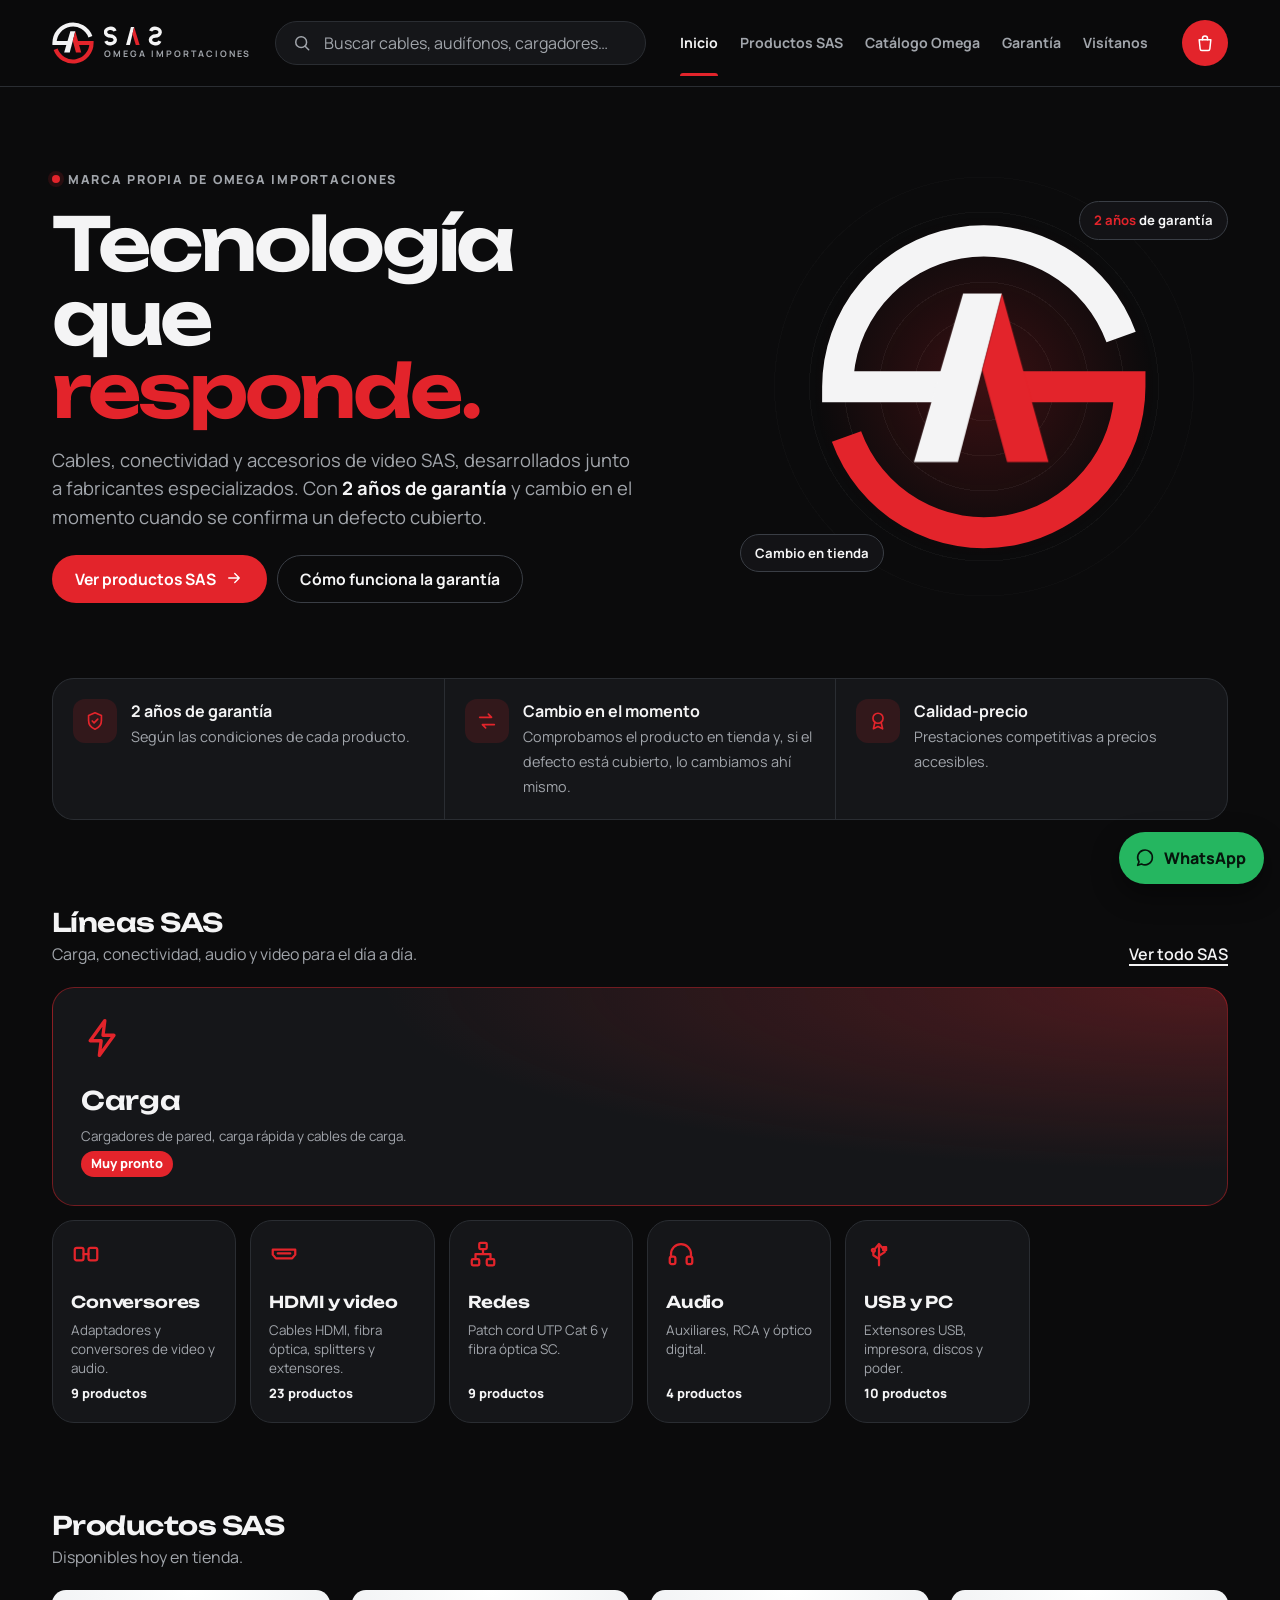
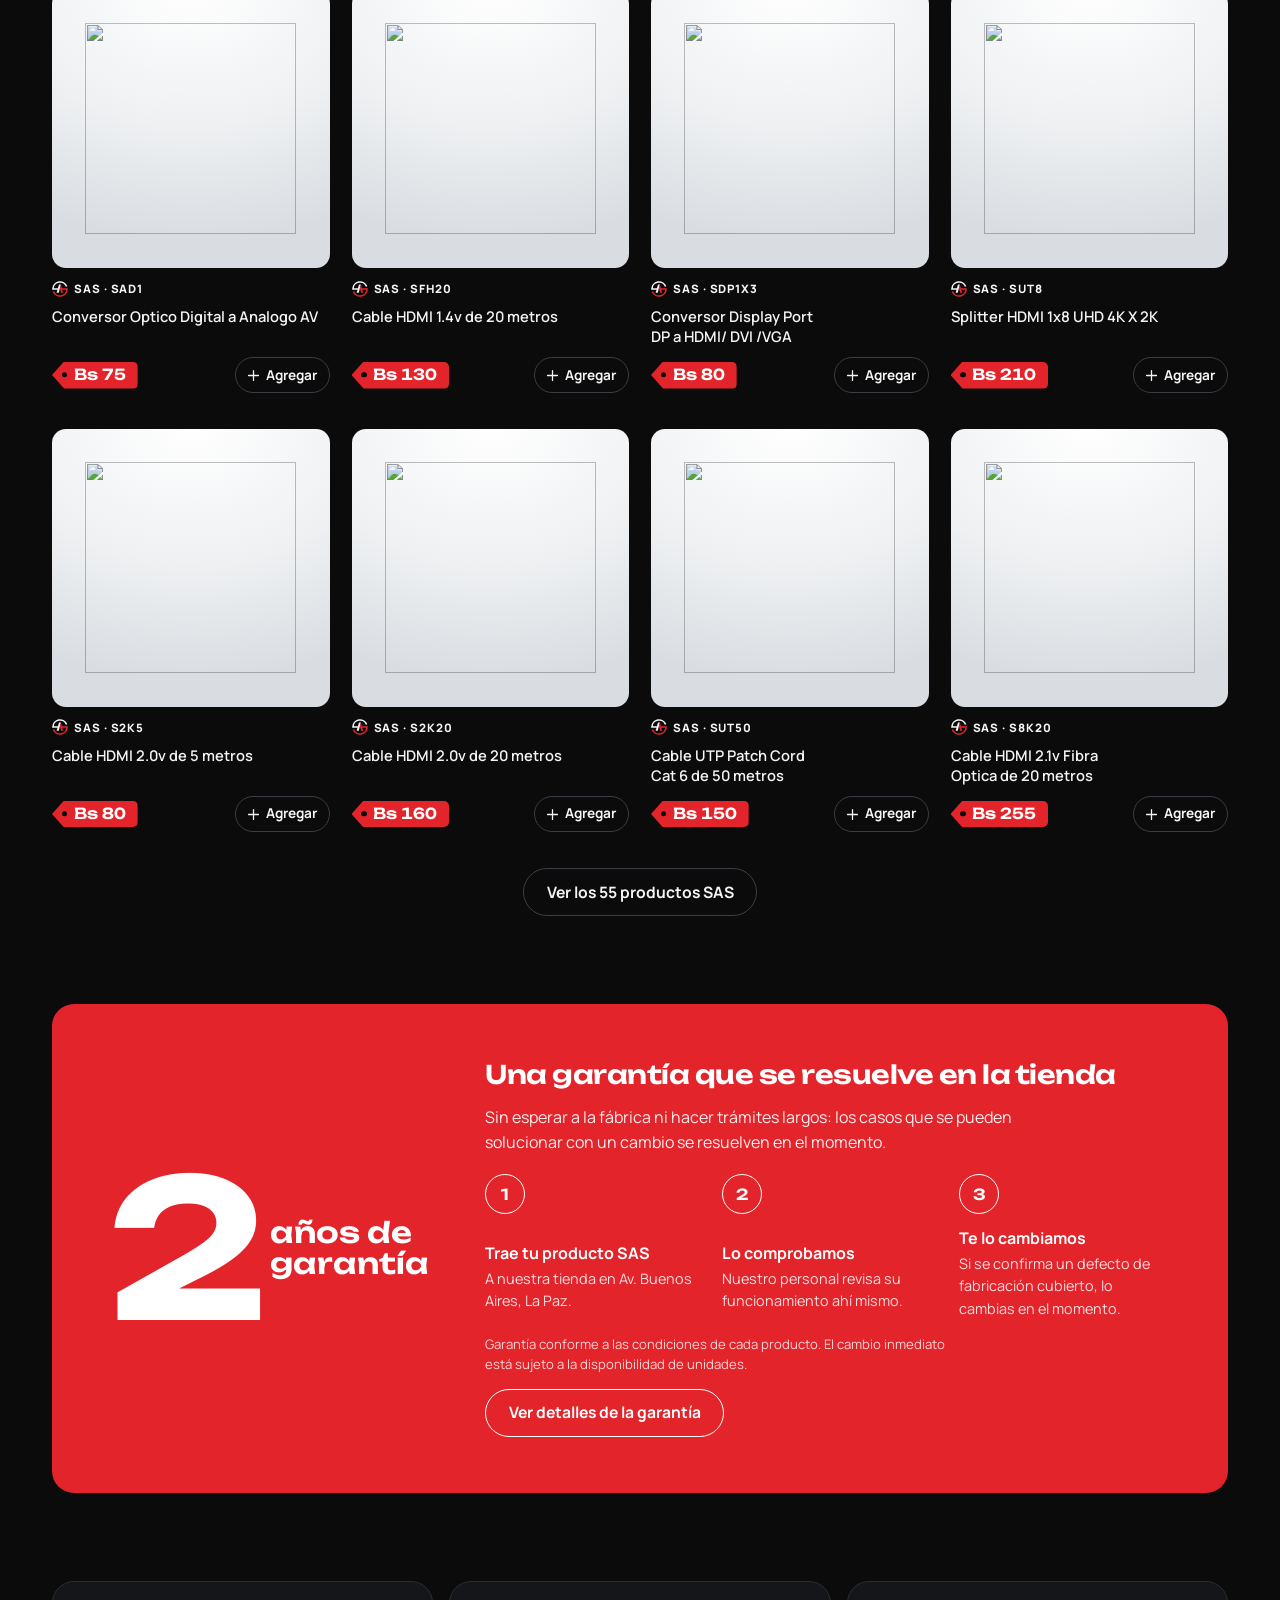
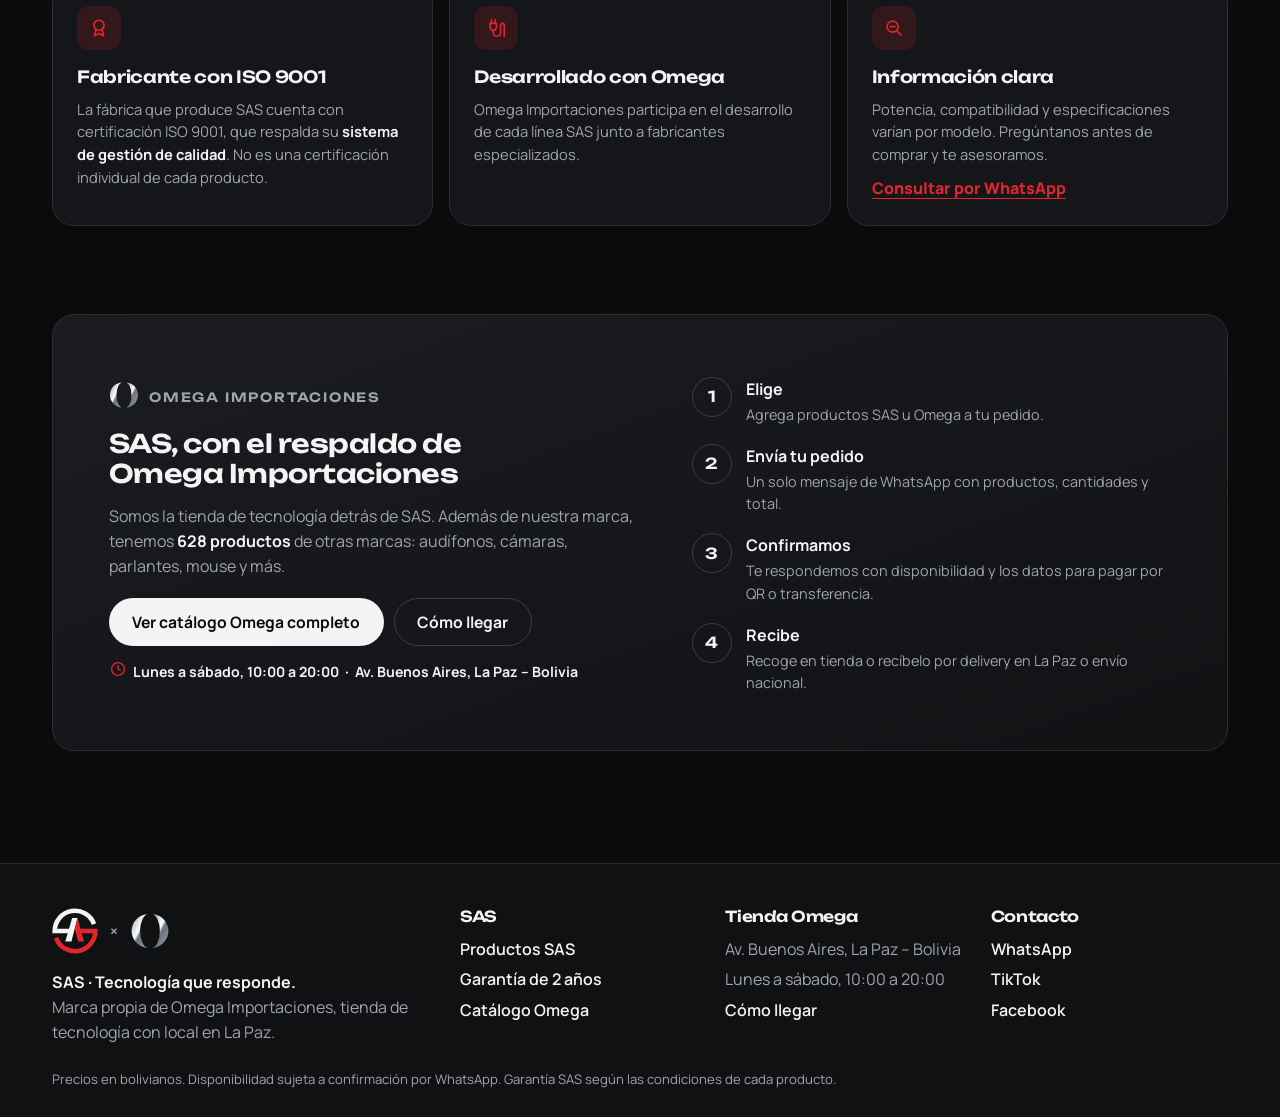
==== commit 345d07af: "Add files via upload" ====
--- a/index.html
+++ b/index.html
@@ -3,421 +3,243 @@
 
 <head>
 
-    <!-- META -->
-    <meta charset="UTF-8" />
-
-    <!-- THEME INIT (evita parpadeo de tema equivocado al cargar) -->
+    <meta charset="UTF-8">
+    <meta name="viewport" content="width=device-width, initial-scale=1.0, viewport-fit=cover">
+
+    <title>SAS · Tecnología que responde | Omega Importaciones</title>
+
+    <meta name="description" content="SAS, la marca propia de Omega Importaciones: cables HDMI, redes, conversores y accesorios con 2 años de garantía y cambio en tienda. La Paz, Bolivia.">
+    <meta name="theme-color" content="#0b0b0c">
+    <meta name="robots" content="index, follow">
+    <link rel="canonical" href="https://omegaimportaciones.github.io/Omega/">
+
+    <!-- Open Graph -->
+    <meta property="og:title" content="SAS · Tecnología que responde">
+    <meta property="og:description" content="Marca propia de Omega Importaciones. Cables, conectividad y video con 2 años de garantía y cambio en tienda, en La Paz.">
+    <meta property="og:image" content="https://omegaimportaciones.github.io/Omega/img/sas/og-sas.jpg">
+    <meta property="og:image:width" content="1200">
+    <meta property="og:image:height" content="630">
+    <meta property="og:url" content="https://omegaimportaciones.github.io/Omega/">
+    <meta property="og:site_name" content="Omega Importaciones">
+    <meta property="og:type" content="website">
+    <meta property="og:locale" content="es_BO">
+    <meta name="twitter:card" content="summary_large_image">
+
+    <link rel="icon" href="./img/sas/icon-32.png" type="image/png" sizes="32x32">
+    <link rel="apple-touch-icon" href="./img/sas/icon-180.png">
+
+    <!-- Datos para Google: la tienda -->
+    <script type="application/ld+json">
+    {
+        "@context": "https://schema.org",
+        "@type": "ElectronicsStore",
+        "name": "Omega Importaciones",
+        "url": "https://omegaimportaciones.github.io/Omega/",
+        "image": "https://omegaimportaciones.github.io/Omega/img/sas/og-sas.jpg",
+        "telephone": "+59164216262",
+        "address": {
+            "@type": "PostalAddress",
+            "streetAddress": "Av. Buenos Aires",
+            "addressLocality": "La Paz",
+            "addressCountry": "BO"
+        },
+        "openingHours": "Mo-Sa 10:00-20:00",
+        "brand": { "@type": "Brand", "name": "SAS", "slogan": "Tecnología que responde." }
+    }
+    </script>
+
+    <!-- Google Analytics -->
+    <script async src="https://www.googletagmanager.com/gtag/js?id=G-PNVK91HBNP"></script>
     <script>
-        (function () {
-            try {
-                if (localStorage.getItem('omega-theme') === 'dark') {
-                    document.documentElement.setAttribute('data-theme', 'dark');
-                    var m = document.querySelector('meta[name="theme-color"]');
-                    if (m) m.setAttribute('content', '#000000');
-                }
-            } catch (e) { }
-        })();
+        window.dataLayer = window.dataLayer || [];
+        function gtag() { dataLayer.push(arguments); }
+        gtag('js', new Date());
+        gtag('config', 'G-PNVK91HBNP');
     </script>
 
-    <meta name="viewport" content="width=device-width, initial-scale=1.0, viewport-fit=cover" />
-
-    <title>
-        OMEGA IMPORTACIONES
-    </title>
-
-    <meta name="description" content="Tecnología, gadgets y accesorios premium. Socios oficiales de SAS." />
-
-    <meta name="theme-color" content="#ffffff" />
-
-    <meta name="robots" content="index, follow" />
-
-
-    <!-- CANONICAL -->
-    <link rel="canonical" href="https://omegaimportaciones.github.io/Omega/" />
-
-
-    <!-- OPEN GRAPH -->
-    <meta property="og:title" content="OMEGA IMPORTACIONES">
-
-    <meta property="og:description" content="Tecnología, gadgets y accesorios premium. Socios oficiales de SAS.">
-
-    <meta property="og:image" content="https://omegaimportaciones.github.io/Omega/img/logo.png">
-
-    <meta property="og:url" content="https://omegaimportaciones.github.io/Omega/">
-
-    <meta property="og:site_name" content="OMEGA IMPORTACIONES">
-
-    <meta property="og:type" content="website">
-
-    <meta property="og:locale" content="es_BO">
-
-
-    <!-- TWITTER -->
-    <meta name="twitter:card" content="summary_large_image">
-
-    <meta name="twitter:title" content="OMEGA IMPORTACIONES">
-
-    <meta name="twitter:description" content="Tecnología, gadgets y accesorios premium. Socios oficiales de SAS.">
-
-    <meta name="twitter:image" content="https://omegaimportaciones.github.io/Omega/img/logo.png">
-
-
-    <!-- FAVICON -->
-    <link rel="icon" href="./img/favicon.png" type="image/png">
-
-
-    <!-- PRELOAD -->
-    <link rel="preload" as="image" href="./img/logo.png">
-
-
-    <!-- GOOGLE ANALYTICS -->
-    <script async src="https://www.googletagmanager.com/gtag/js?id=G-PNVK91HBNP">
-    </script>
-
-    <script>
-
-        window.dataLayer =
-            window.dataLayer || [];
-
-        function gtag() {
-
-            dataLayer.push(arguments);
-
-        }
-
-        gtag(
-            'js',
-            new Date()
-        );
-
-        gtag(
-            'config',
-            'G-PNVK91HBNP',
-            {
-                page_title:
-                    document.title,
-
-                page_location:
-                    window.location.href
-            }
-        );
-
-    </script>
-
-
-    <!-- FONTS -->
+    <!-- Tipografías: Unbounded (títulos y precios) + Manrope (texto) -->
     <link rel="preconnect" href="https://fonts.googleapis.com">
-
     <link rel="preconnect" href="https://fonts.gstatic.com" crossorigin>
-
-    <link href="https://fonts.googleapis.com/css2?family=Inter:wght@400;500;600;700&display=swap" rel="stylesheet">
-
-
-    <!-- CSS -->
-    <link rel="stylesheet" href="./css/global.css?v=4" />
+    <link href="https://fonts.googleapis.com/css2?family=Manrope:wght@400;500;600;700;800&family=Unbounded:wght@500;600;700&display=swap" rel="stylesheet">
+
+    <link rel="stylesheet" href="./css/main.css?v=5">
 
 </head>
 
-<body class="has-fab">
-
-    <!-- THEME TOGGLE -->
-    <button id="themeToggleButton" class="theme-toggle" type="button" aria-pressed="false"
-        aria-label="Cambiar a modo oscuro">
-
-        <span class="theme-toggle-icon">
-            🌙
-        </span>
-
-    </button>
-
-    <main class="container">
-
-        <!-- LOGO -->
-        <div class="logo-frame">
-            <img src="./img/logo.png" alt="Omega Importaciones" class="logo" draggable="false">
-        </div>
-
-
-        <!-- OPEN IN BROWSER -->
-        <section id="openBrowserContainer">
-
-            <button id="openBrowserButton" class="main-button" onclick="
-                    gtag(
-                        'event',
-                        'click_open_browser',
-                        {
-                            page: 'index',
-                            button: 'open_browser'
-                        }
-                    );
-                ">
-
-                <span class="emoji-icon">
-                    🌐
-                </span>
-
-                <span>
-                    Abrir en navegador
-                </span>
-
-            </button>
-
-        </section>
-
-
-        <!-- SAS HERO (marca protagonista, aliada de Omega) -->
-        <section class="sas-hero" id="sasHero">
-
-            <span class="sas-hero-badge">
-                Marca aliada de Omega Importaciones
-            </span>
-
-            <img src="./img/sas-lockup-dark.png" alt="SAS" class="sas-hero-logo" draggable="false">
-
-            <p class="sas-hero-tagline">
-                Tecnología que responde.
-            </p>
-
-            <div class="sas-hero-chips">
-
-                <span class="sas-hero-chip">
-                    🛡️ 2 años de garantía
-                </span>
-
-                <span class="sas-hero-chip">
-                    ⚡ Cambio inmediato
-                </span>
-
-                <span class="sas-hero-chip">
-                    🤝 Respaldo Omega
-                </span>
-
-            </div>
-
-            <div class="sas-hero-actions">
-
-                <a href="./pages/catalogo.html?marca=sas" class="sas-hero-cta" onclick="
-                        gtag(
-                            'event',
-                            'click_ver_catalogo_sas',
-                            {
-                                page: 'index',
-                                button: 'sas_hero_cta'
-                            }
-                        );
-                    ">
-
-                    Ver catálogo SAS →
-
-                </a>
-
-            </div>
-
-        </section>
-
-
-        <!-- SAS (PREVIEW) -->
-        <section class="carousel-section" id="sasSection">
-
-            <div class="section-title">
-
-                ⭐ SAS
-
-            </div>
-
-
-            <!-- SAS WRAPPER -->
-            <div class="carousel-wrapper" id="sasWrapper">
-
-                <!-- SAS SLIDER -->
-                <div class="carousel-track" id="sasContainer">
-                </div>
-
-            </div>
-
-
-            <!-- VER CATALOGO SAS -->
-            <a href="./pages/catalogo.html?marca=sas" class="carousel-more-link" onclick="
-                    gtag(
-                        'event',
-                        'click_ver_catalogo_sas',
-                        {
-                            page: 'index',
-                            button: 'ver_catalogo_sas'
-                        }
-                    );
-                ">
-
-                Ver catálogo SAS completo →
-
-            </a>
-
-        </section>
-
-
-        <!-- FLASH OFFERS -->
-        <section class="carousel-section" id="flashSection">
-
-            <div class="section-title">
-
-                ⚡ Ofertas Flash
-
-            </div>
-
-
-            <!-- FLASH WRAPPER -->
-            <div class="carousel-wrapper" id="flashWrapper">
-
-                <!-- FLASH SLIDER -->
-                <div class="carousel-track" id="flashContainer">
-                </div>
-
-            </div>
-
-        </section>
-
-
-        <!-- CATALOGO (PREVIEW) -->
-        <section class="carousel-section" id="catalogSection">
-
-            <div class="section-title">
-
-                🛒 Catálogo
-
-            </div>
-
-
-            <!-- CATALOG WRAPPER -->
-            <div class="carousel-wrapper" id="catalogWrapper">
-
-                <!-- CATALOG SLIDER -->
-                <div class="carousel-track" id="catalogContainer">
-                </div>
-
-            </div>
-
-
-            <!-- VER CATALOGO COMPLETO -->
-            <a href="./pages/catalogo.html" class="carousel-more-link" onclick="
-                    gtag(
-                        'event',
-                        'click_ver_catalogo_completo',
-                        {
-                            page: 'index',
-                            button: 'ver_catalogo_completo'
-                        }
-                    );
-                ">
-
-                Ver catálogo completo →
-
-            </a>
-
+<body data-base="./" data-page="home">
+
+    <main id="main">
+
+        <!-- HERO SAS -->
+        <section class="sas-hero">
+            <div class="sas-hero-copy">
+                <p class="eyebrow"><span class="eyebrow-dot"></span>Marca propia de Omega Importaciones</p>
+                <h1>Tecnología que <em>responde.</em></h1>
+                <p class="lead">Cables, conectividad y accesorios de video SAS, desarrollados junto a fabricantes especializados. Con <strong>2 años de garantía</strong> y cambio en el momento cuando se confirma un defecto cubierto.</p>
+                <div class="hero-actions">
+                    <a class="button button--solid" href="./pages/sas.html">Ver productos SAS <span data-icon="arrowRight"></span></a>
+                    <a class="button button--ghost" href="./pages/garantia.html">Cómo funciona la garantía</a>
+                </div>
+            </div>
+
+            <div class="sas-emblem" aria-hidden="true">
+                <div class="emblem-rings"></div>
+                <svg class="emblem-svg" viewBox="190 190 640 640">
+                    <g fill="none" stroke-width="60" stroke-linejoin="miter">
+                        <path class="emblem-arc emblem-arc--ink" pathLength="1" d="M440 510 H228 A282 282 0 0 1 775 414"/>
+                        <path class="emblem-arc emblem-arc--red" pathLength="1" d="M580 510 H792 A282 282 0 0 1 245 606"/>
+                    </g>
+                    <polygon class="emblem-leg emblem-leg--ink" points="470,330 545,330 460,655 375,655"/>
+                    <polygon class="emblem-leg emblem-leg--red" points="545,330 635,655 555,655 507,477"/>
+                </svg>
+                <span class="emblem-chip emblem-chip--top"><strong>2 años</strong> de garantía</span>
+                <span class="emblem-chip emblem-chip--bottom">Cambio en tienda</span>
+            </div>
+        </section>
+
+        <!-- PILARES -->
+        <ul class="pillars">
+            <li>
+                <span class="pillar-icon" data-icon="shield"></span>
+                <div><strong>2 años de garantía</strong><span>Según las condiciones de cada producto.</span></div>
+            </li>
+            <li>
+                <span class="pillar-icon" data-icon="swap"></span>
+                <div><strong>Cambio en el momento</strong><span>Comprobamos el producto en tienda y, si el defecto está cubierto, lo cambiamos ahí mismo.</span></div>
+            </li>
+            <li>
+                <span class="pillar-icon" data-icon="award"></span>
+                <div><strong>Calidad-precio</strong><span>Prestaciones competitivas a precios accesibles.</span></div>
+            </li>
+        </ul>
+
+        <p class="notice" id="loadError" hidden>No pudimos cargar los productos. Revisa tu conexión y recarga la página.</p>
+
+        <!-- LÍNEAS SAS -->
+        <section class="section">
+            <div class="section-head">
+                <div>
+                    <h2>Líneas SAS</h2>
+                    <p>Carga, conectividad, audio y video para el día a día.</p>
+                </div>
+                <a class="section-link" href="./pages/sas.html">Ver todo SAS</a>
+            </div>
+            <div class="line-grid" id="lineGrid"></div>
+        </section>
+
+        <!-- CARGA (línea prioritaria: aparece cuando hay productos) -->
+        <section class="section charge" id="carga" hidden>
+            <div class="charge-head">
+                <span class="charge-icon" data-icon="bolt"></span>
+                <div>
+                    <p class="eyebrow">Línea principal</p>
+                    <h2>Carga SAS</h2>
+                    <p>Cargadores de pared, carga rápida y cables de carga con la garantía SAS.</p>
+                </div>
+                <a class="section-link" href="./pages/sas.html?linea=carga">Ver carga</a>
+            </div>
+            <div class="rail"></div>
+        </section>
+
+        <!-- PRODUCTOS SAS -->
+        <section class="section">
+            <div class="section-head">
+                <div>
+                    <h2>Productos SAS</h2>
+                    <p>Disponibles hoy en tienda.</p>
+                </div>
+            </div>
+            <div class="product-grid" id="sasGrid"></div>
+            <a class="button button--ghost button--center" href="./pages/sas.html"><span>Ver los <span data-total-sas>…</span> productos SAS</span></a>
+        </section>
+
+        <!-- GARANTÍA -->
+        <section class="section warranty-band" id="garantia">
+            <div class="warranty-big">
+                <span class="warranty-num">2</span>
+                <span class="warranty-unit">años de<br>garantía</span>
+            </div>
+            <div class="warranty-copy">
+                <h2>Una garantía que se resuelve en la tienda</h2>
+                <p>Sin esperar a la fábrica ni hacer trámites largos: los casos que se pueden solucionar con un cambio se resuelven en el momento.</p>
+                <ol class="steps steps--compact">
+                    <li><strong>Trae tu producto SAS</strong><span>A nuestra tienda en Av. Buenos Aires, La Paz.</span></li>
+                    <li><strong>Lo comprobamos</strong><span>Nuestro personal revisa su funcionamiento ahí mismo.</span></li>
+                    <li><strong>Te lo cambiamos</strong><span>Si se confirma un defecto de fabricación cubierto, lo cambias en el momento.</span></li>
+                </ol>
+                <p class="fine-print">Garantía conforme a las condiciones de cada producto. El cambio inmediato está sujeto a la disponibilidad de unidades.</p>
+                <a class="button button--ghost" href="./pages/garantia.html">Ver detalles de la garantía</a>
+            </div>
+        </section>
+
+        <!-- CALIDAD -->
+        <section class="section quality">
+            <div class="quality-card">
+                <span class="quality-icon" data-icon="award"></span>
+                <h3>Fabricante con ISO 9001</h3>
+                <p>La fábrica que produce SAS cuenta con certificación ISO 9001, que respalda su <strong>sistema de gestión de calidad</strong>. No es una certificación individual de cada producto.</p>
+            </div>
+            <div class="quality-card">
+                <span class="quality-icon" data-icon="cable"></span>
+                <h3>Desarrollado con Omega</h3>
+                <p>Omega Importaciones participa en el desarrollo de cada línea SAS junto a fabricantes especializados.</p>
+            </div>
+            <div class="quality-card">
+                <span class="quality-icon" data-icon="search2"></span>
+                <h3>Información clara</h3>
+                <p>Potencia, compatibilidad y especificaciones varían por modelo. Pregúntanos antes de comprar y te asesoramos.</p>
+                <a class="text-link" data-store-whatsapp target="_blank" rel="noopener">Consultar por WhatsApp</a>
+            </div>
+        </section>
+
+        <!-- RESPALDO OMEGA -->
+        <section class="section omega-band">
+            <div class="omega-band-copy">
+                <div class="omega-lockup"><span data-icon="mark"></span><span>Omega Importaciones</span></div>
+                <h2>SAS, con el respaldo de Omega Importaciones</h2>
+                <p>Somos la tienda de tecnología detrás de SAS. Además de nuestra marca, tenemos <strong><span data-total-products>…</span> productos</strong> de otras marcas: audífonos, cámaras, parlantes, mouse y más.</p>
+                <div class="hero-actions">
+                    <a class="button button--light" href="./pages/catalogo.html">Ver catálogo Omega completo</a>
+                    <a class="button button--ghost" href="./pages/ubicacion.html">Cómo llegar</a>
+                </div>
+                <p class="visit-hours"><span data-icon="clock"></span><span data-store-hours></span> · <span data-store-address></span></p>
+            </div>
+            <ol class="steps steps--buy">
+                <li><strong>Elige</strong><span>Agrega productos SAS u Omega a tu pedido.</span></li>
+                <li><strong>Envía tu pedido</strong><span>Un solo mensaje de WhatsApp con productos, cantidades y total.</span></li>
+                <li><strong>Confirmamos</strong><span>Te respondemos con disponibilidad y los datos para pagar por QR o transferencia.</span></li>
+                <li><strong>Recibe</strong><span>Recoge en tienda o recíbelo por delivery en La Paz o envío nacional.</span></li>
+            </ol>
         </section>
 
     </main>
 
-
-    <!-- FLOATING ACTIONS -->
-    <div class="fab-stack" role="navigation" aria-label="Contacto y redes">
-
-        <!-- UBICACION -->
-        <a href="./pages/ubicacion.html" class="fab-button fab-location" aria-label="Cómo llegar" onclick="
-                gtag(
-                    'event',
-                    'click_ubicacion',
-                    {
-                        page: 'index',
-                        button: 'ubicacion'
-                    }
-                );
-            ">
-
-            <span class="fab-emoji">
-                📍
-            </span>
-
-        </a>
-
-
-        <!-- TIKTOK -->
-        <a href="https://www.tiktok.com/@omegaimportaciones" target="_blank" rel="noopener noreferrer"
-            class="fab-button fab-tiktok" aria-label="TikTok" onclick="
-                gtag(
-                    'event',
-                    'click_tiktok',
-                    {
-                        page: 'index',
-                        button: 'tiktok'
-                    }
-                );
-            ">
-
-            <img src="./img/t_logo.png" alt="" class="fab-icon" draggable="false">
-
-        </a>
-
-
-        <!-- FACEBOOK -->
-        <a href="https://www.facebook.com/share/1AATCSwqwf/?mibextid=wwXIfr" target="_blank"
-            rel="noopener noreferrer" class="fab-button fab-facebook" aria-label="Facebook" onclick="
-                gtag(
-                    'event',
-                    'click_facebook',
-                    {
-                        page: 'index',
-                        button: 'facebook'
-                    }
-                );
-            ">
-
-            <img src="./img/f_logo.png" alt="" class="fab-icon" draggable="false">
-
-        </a>
-
-
-        <!-- WHATSAPP -->
-        <a href="https://wa.me/59164216262?text=Hola,%20quiero%20información%20sobre%20sus%20productos"
-            target="_blank" rel="noopener noreferrer" class="fab-button fab-whatsapp" aria-label="WhatsApp"
-            onclick="
-                gtag(
-                    'event',
-                    'click_whatsapp',
-                    {
-                        page: 'index',
-                        button: 'whatsapp'
-                    }
-                );
-            ">
-
-            <img src="./img/w_logo.png" alt="" class="fab-icon" draggable="false">
-
-        </a>
-
-    </div>
-
-
-    <!-- SCRIPTS -->
-    <script src="./js/openBrowser.js">
-    </script>
-
-    <script src="./js/background.js">
-    </script>
-
-    <script src="./js/brandFilter.js">
-    </script>
-
-    <script src="./js/sasPreview.js">
-    </script>
-
-    <script src="./js/flashOffers.js">
-    </script>
-
-    <script src="./js/catalogPreview.js">
-    </script>
-
-    <script src="./js/themeToggle.js">
-    </script>
+    <!-- Configuración -->
+    <script src="./js/config/store.config.js"></script>
+    <script src="./js/config/pricing.config.js"></script>
+    <script src="./js/config/sas.config.js"></script>
+
+    <!-- Núcleo -->
+    <script src="./js/core/utils.js"></script>
+    <script src="./js/core/analytics.js"></script>
+    <script src="./js/core/pricing.js"></script>
+    <script src="./js/core/inventory.js"></script>
+    <script src="./js/core/categories.js"></script>
+    <script src="./js/core/sas.js"></script>
+    <script src="./js/core/catalog.js"></script>
+    <script src="./js/core/search.js"></script>
+    <script src="./js/core/cart.js"></script>
+    <script src="./js/core/whatsapp.js"></script>
+
+    <!-- Interfaz -->
+    <script src="./js/ui/icons.js"></script>
+    <script src="./js/ui/toast.js"></script>
+    <script src="./js/ui/productCard.js"></script>
+    <script src="./js/ui/cartDrawer.js"></script>
+    <script src="./js/ui/shell.js"></script>
+
+    <script src="./js/ui/storeInfo.js"></script>
+    <script src="./js/pages/home.js"></script>
 
 </body>
 
--- a/css/main.css
+++ b/css/main.css
@@ -0,0 +1,28 @@
+/* =========================================================
+   OMEGA — hoja principal (solo importa módulos)
+   Identidad "vitrina": superficies plata y grafito tomadas
+   del logo cromado + etiqueta amarilla de precio.
+========================================================= */
+
+@import url("base/tokens.css");
+@import url("base/reset.css");
+@import url("base/typography.css");
+@import url("base/layout.css");
+
+@import url("components/buttons.css");
+@import url("components/header.css");
+@import url("components/price-tag.css");
+@import url("components/product-card.css");
+@import url("components/rail.css");
+@import url("components/chips.css");
+@import url("components/drawer.css");
+@import url("components/order-bar.css");
+@import url("components/toast.css");
+@import url("components/feedback.css");
+@import url("components/footer.css");
+
+@import url("pages/home.css");
+@import url("pages/shop.css");
+@import url("pages/product.css");
+@import url("pages/location.css");
+@import url("pages/warranty.css");
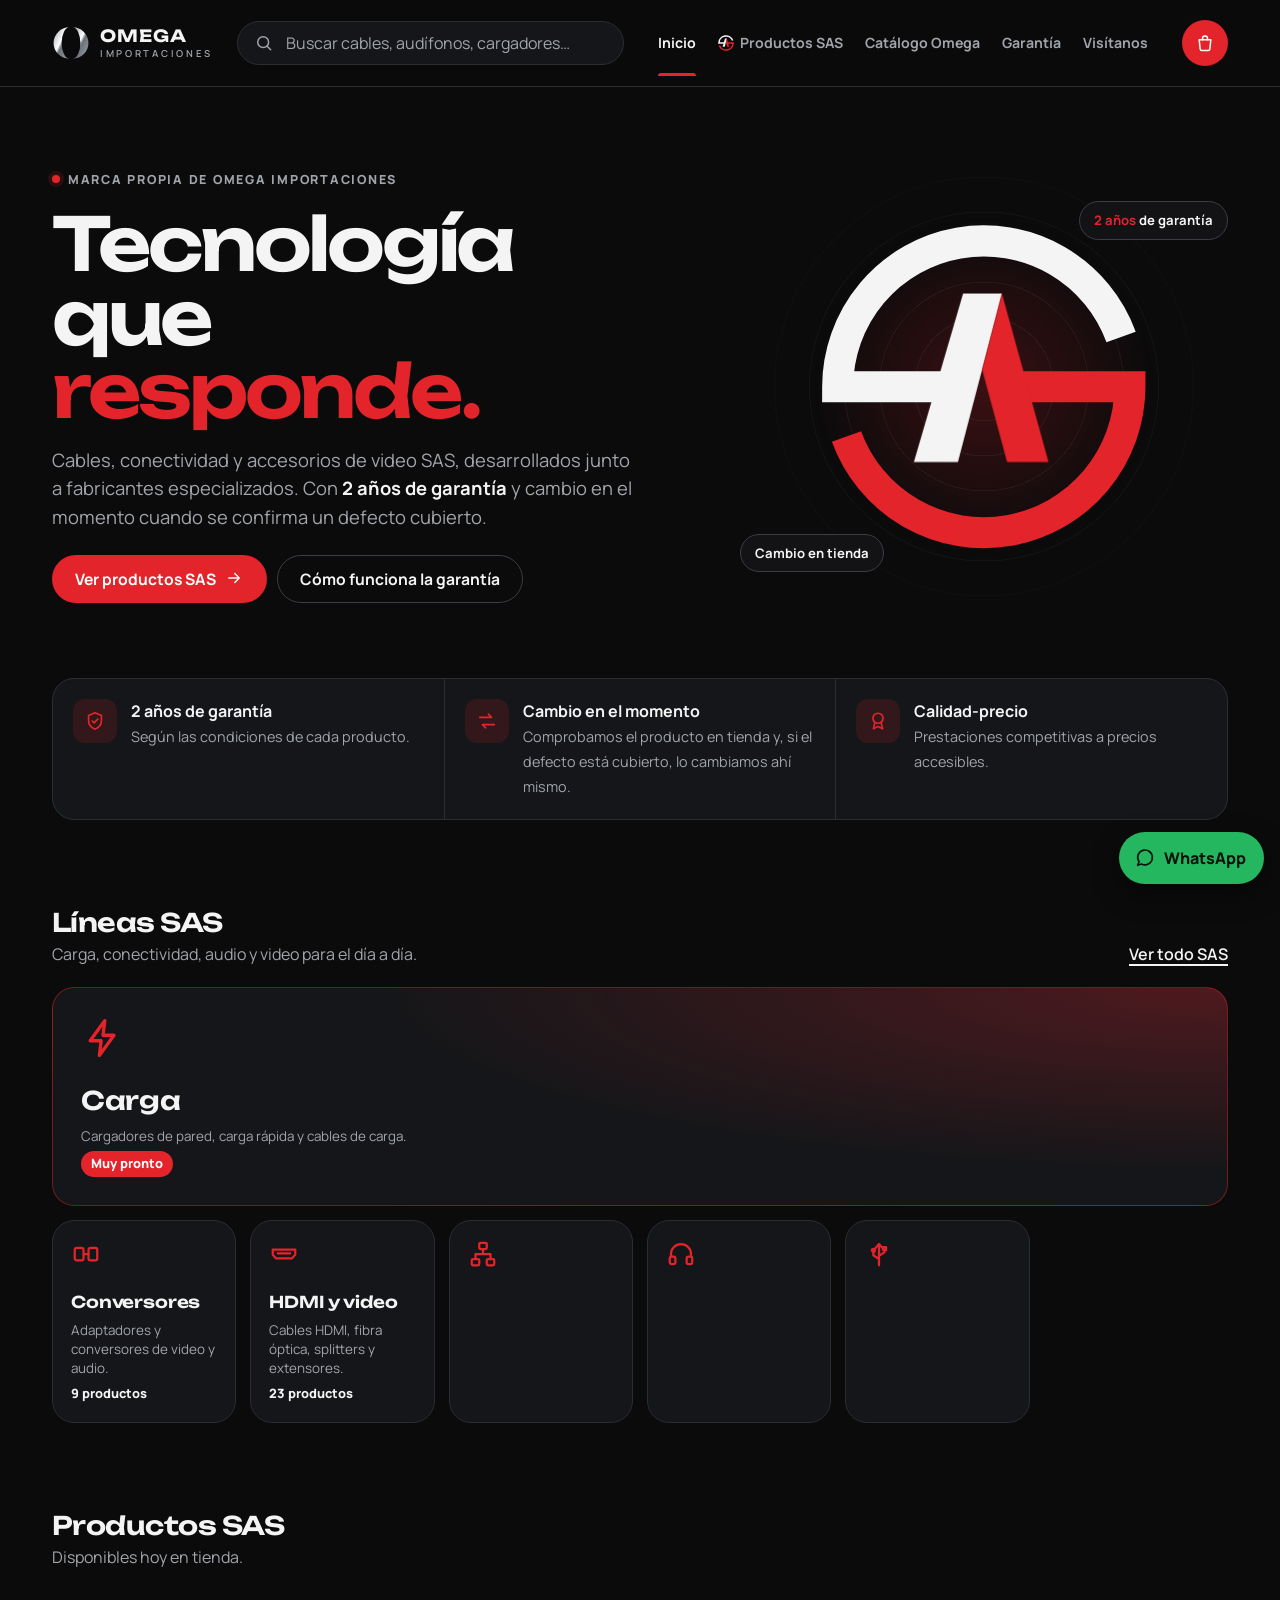
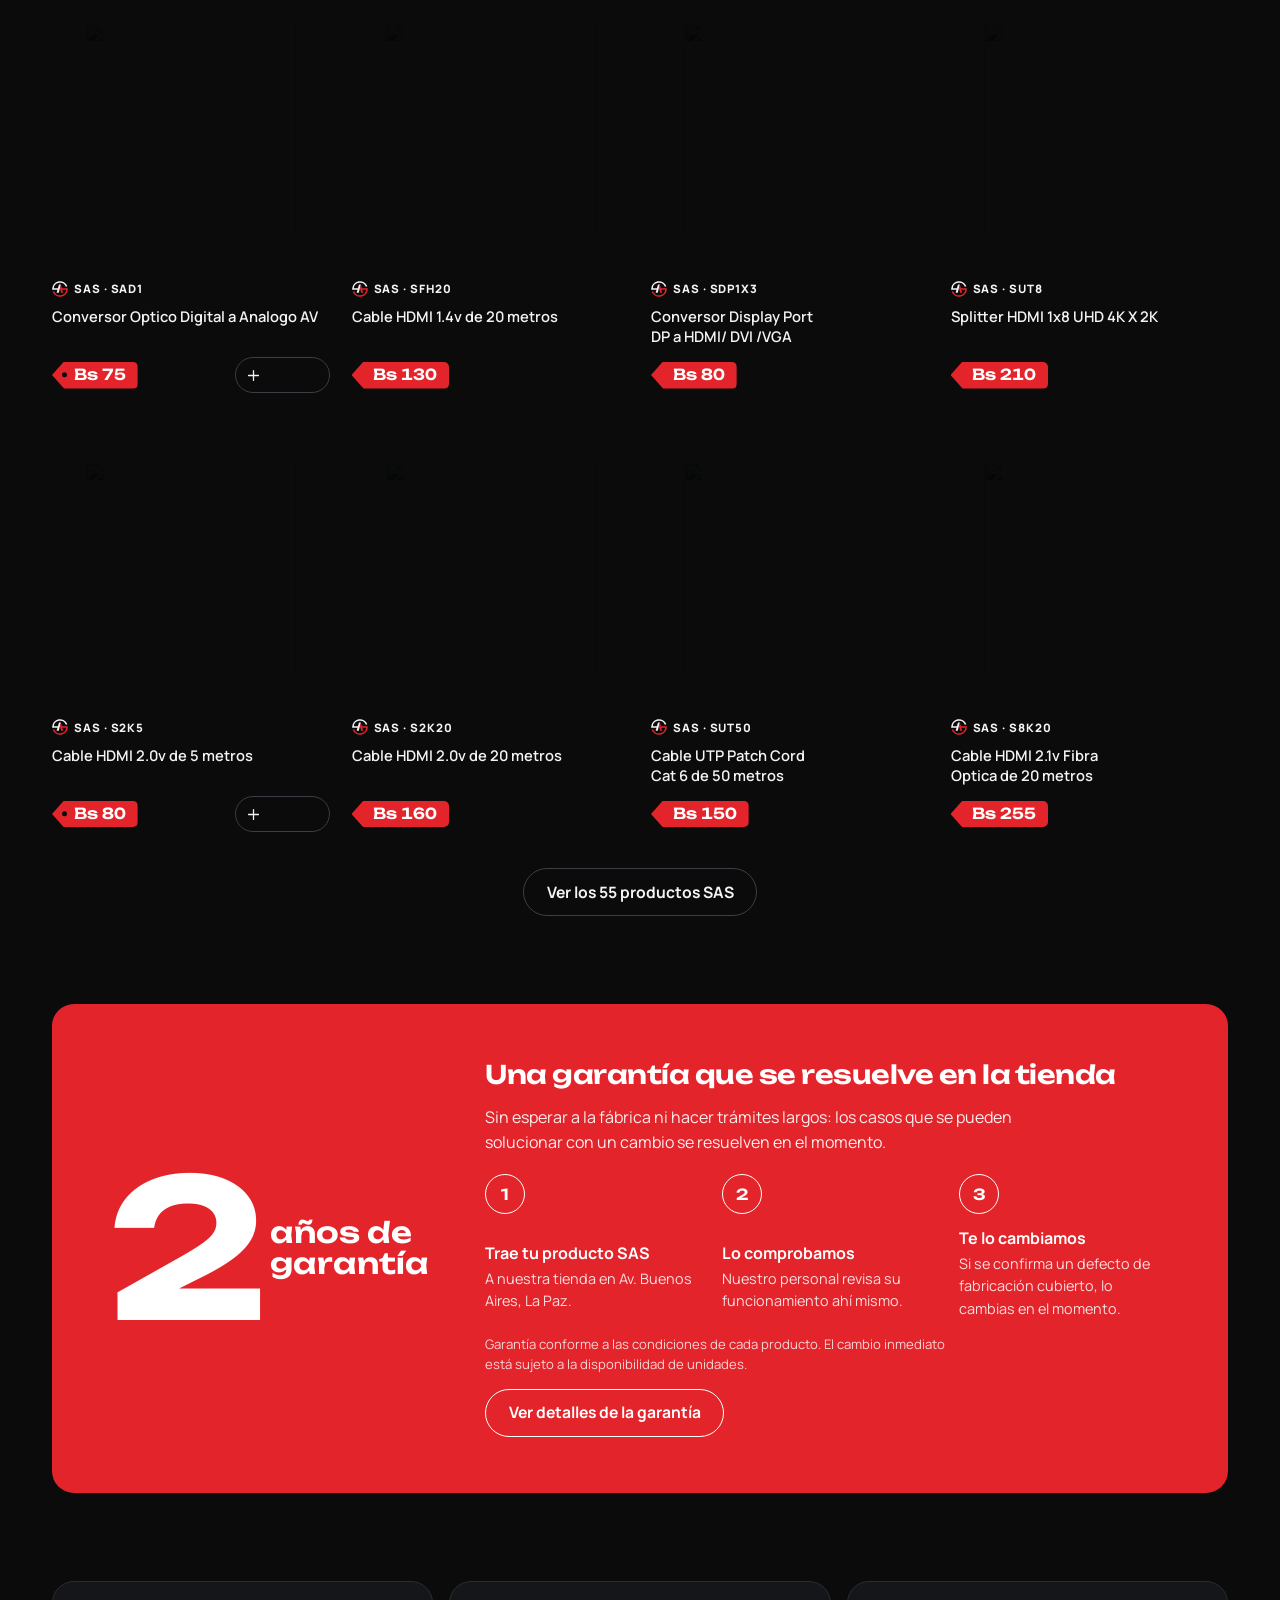
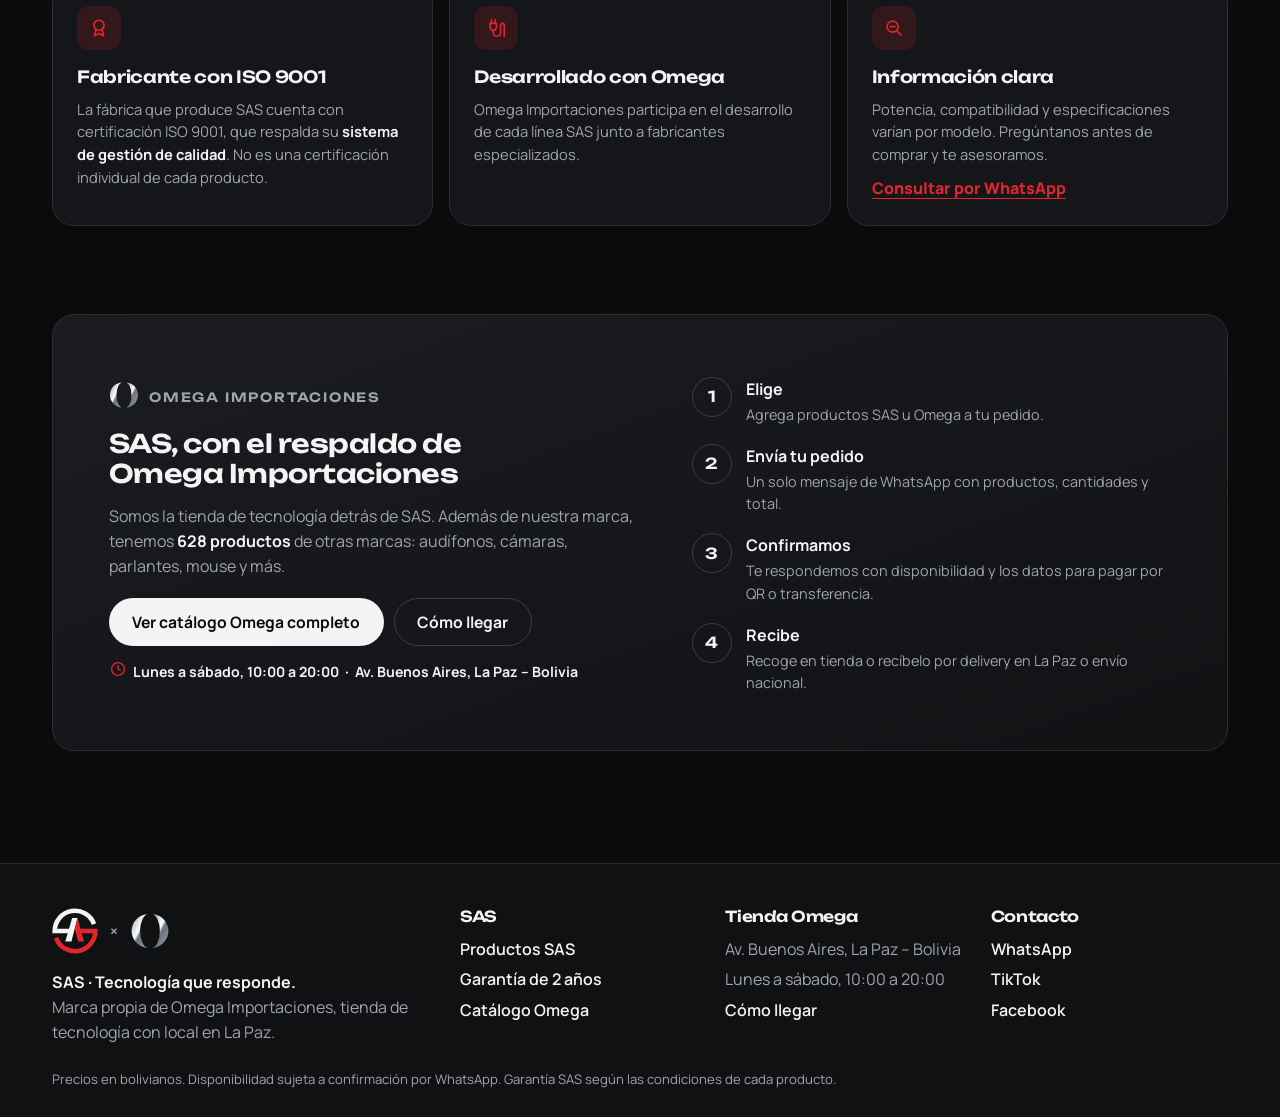
==== commit 117e3ecb: "Add files via upload" ====
--- a/index.html
+++ b/index.html
@@ -6,7 +6,7 @@
     <meta charset="UTF-8">
     <meta name="viewport" content="width=device-width, initial-scale=1.0, viewport-fit=cover">
 
-    <title>SAS · Tecnología que responde | Omega Importaciones</title>
+    <title>Omega Importaciones | SAS, tecnología que responde</title>
 
     <meta name="description" content="SAS, la marca propia de Omega Importaciones: cables HDMI, redes, conversores y accesorios con 2 años de garantía y cambio en tienda. La Paz, Bolivia.">
     <meta name="theme-color" content="#0b0b0c">
@@ -25,8 +25,8 @@
     <meta property="og:locale" content="es_BO">
     <meta name="twitter:card" content="summary_large_image">
 
-    <link rel="icon" href="./img/sas/icon-32.png" type="image/png" sizes="32x32">
-    <link rel="apple-touch-icon" href="./img/sas/icon-180.png">
+    <link rel="icon" href="./img/omega-icon-32.png" type="image/png" sizes="32x32">
+    <link rel="apple-touch-icon" href="./img/omega-icon-180.png">
 
     <!-- Datos para Google: la tienda -->
     <script type="application/ld+json">
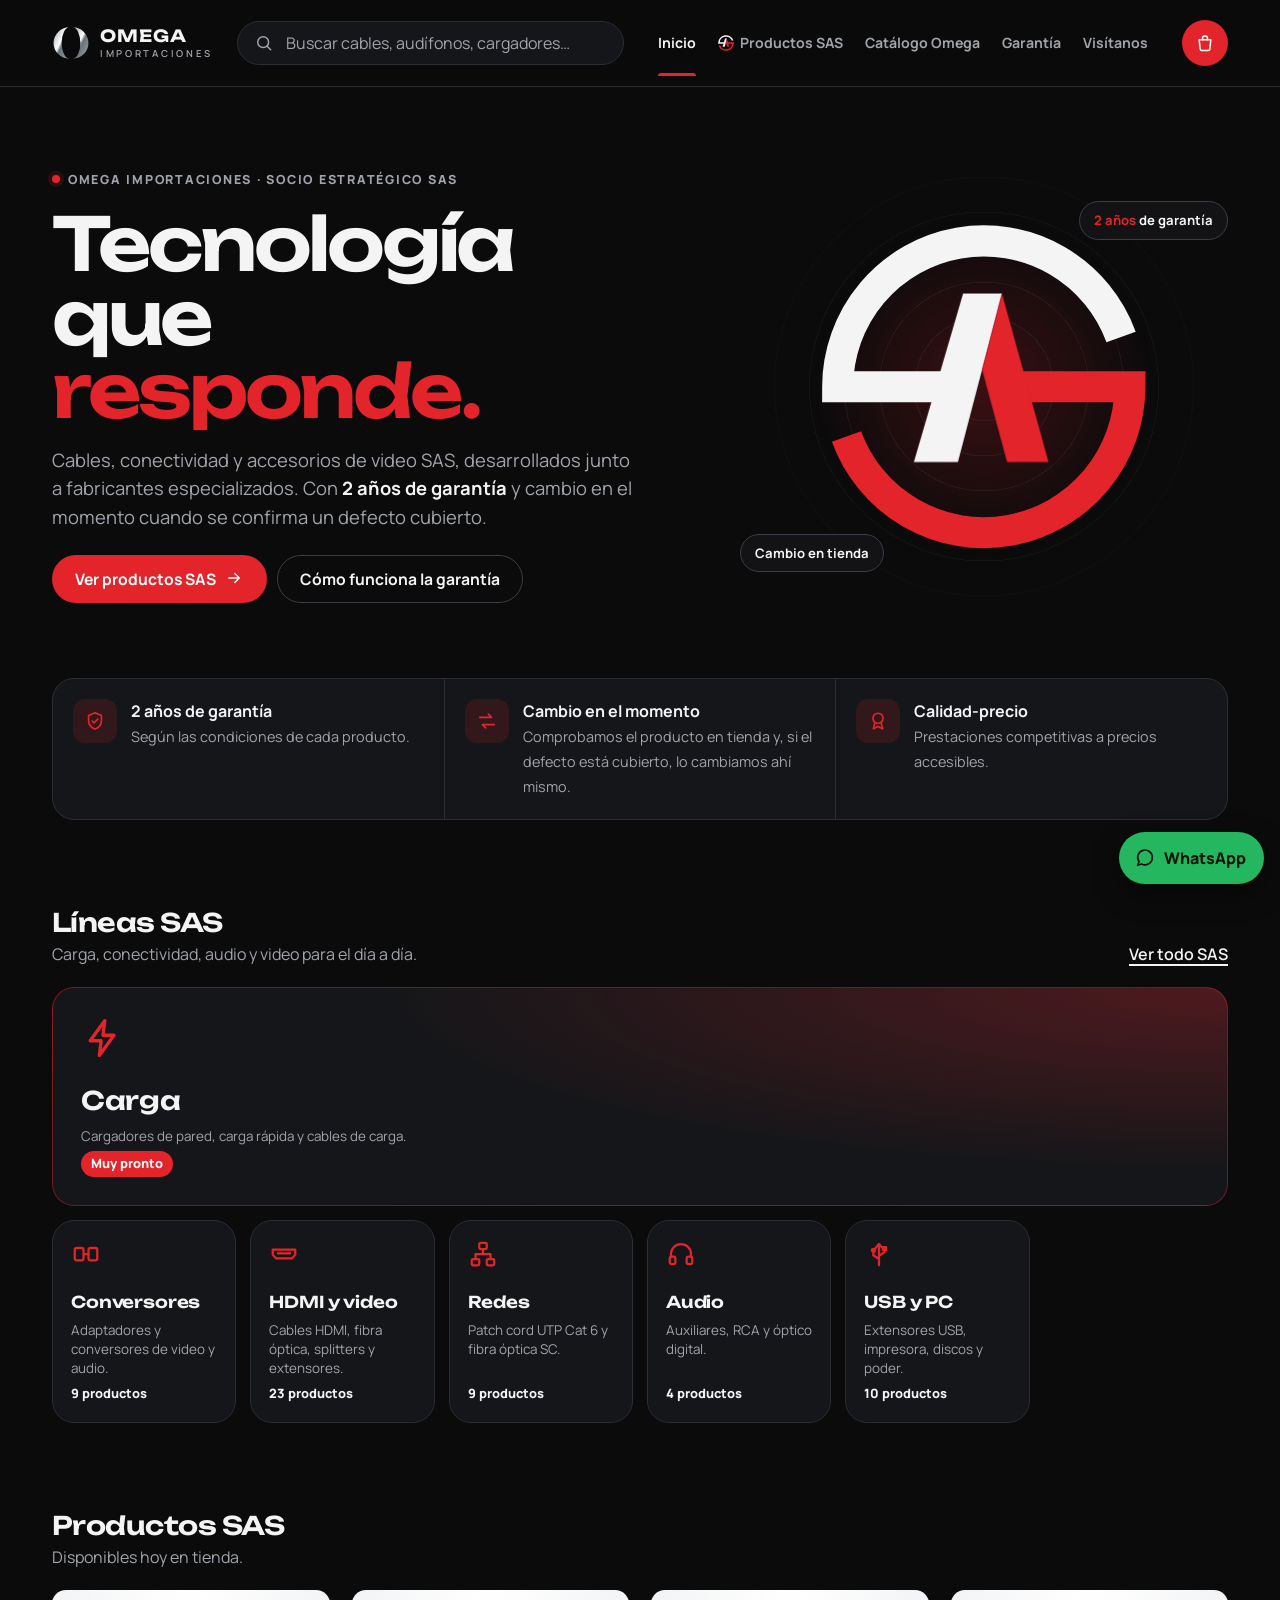
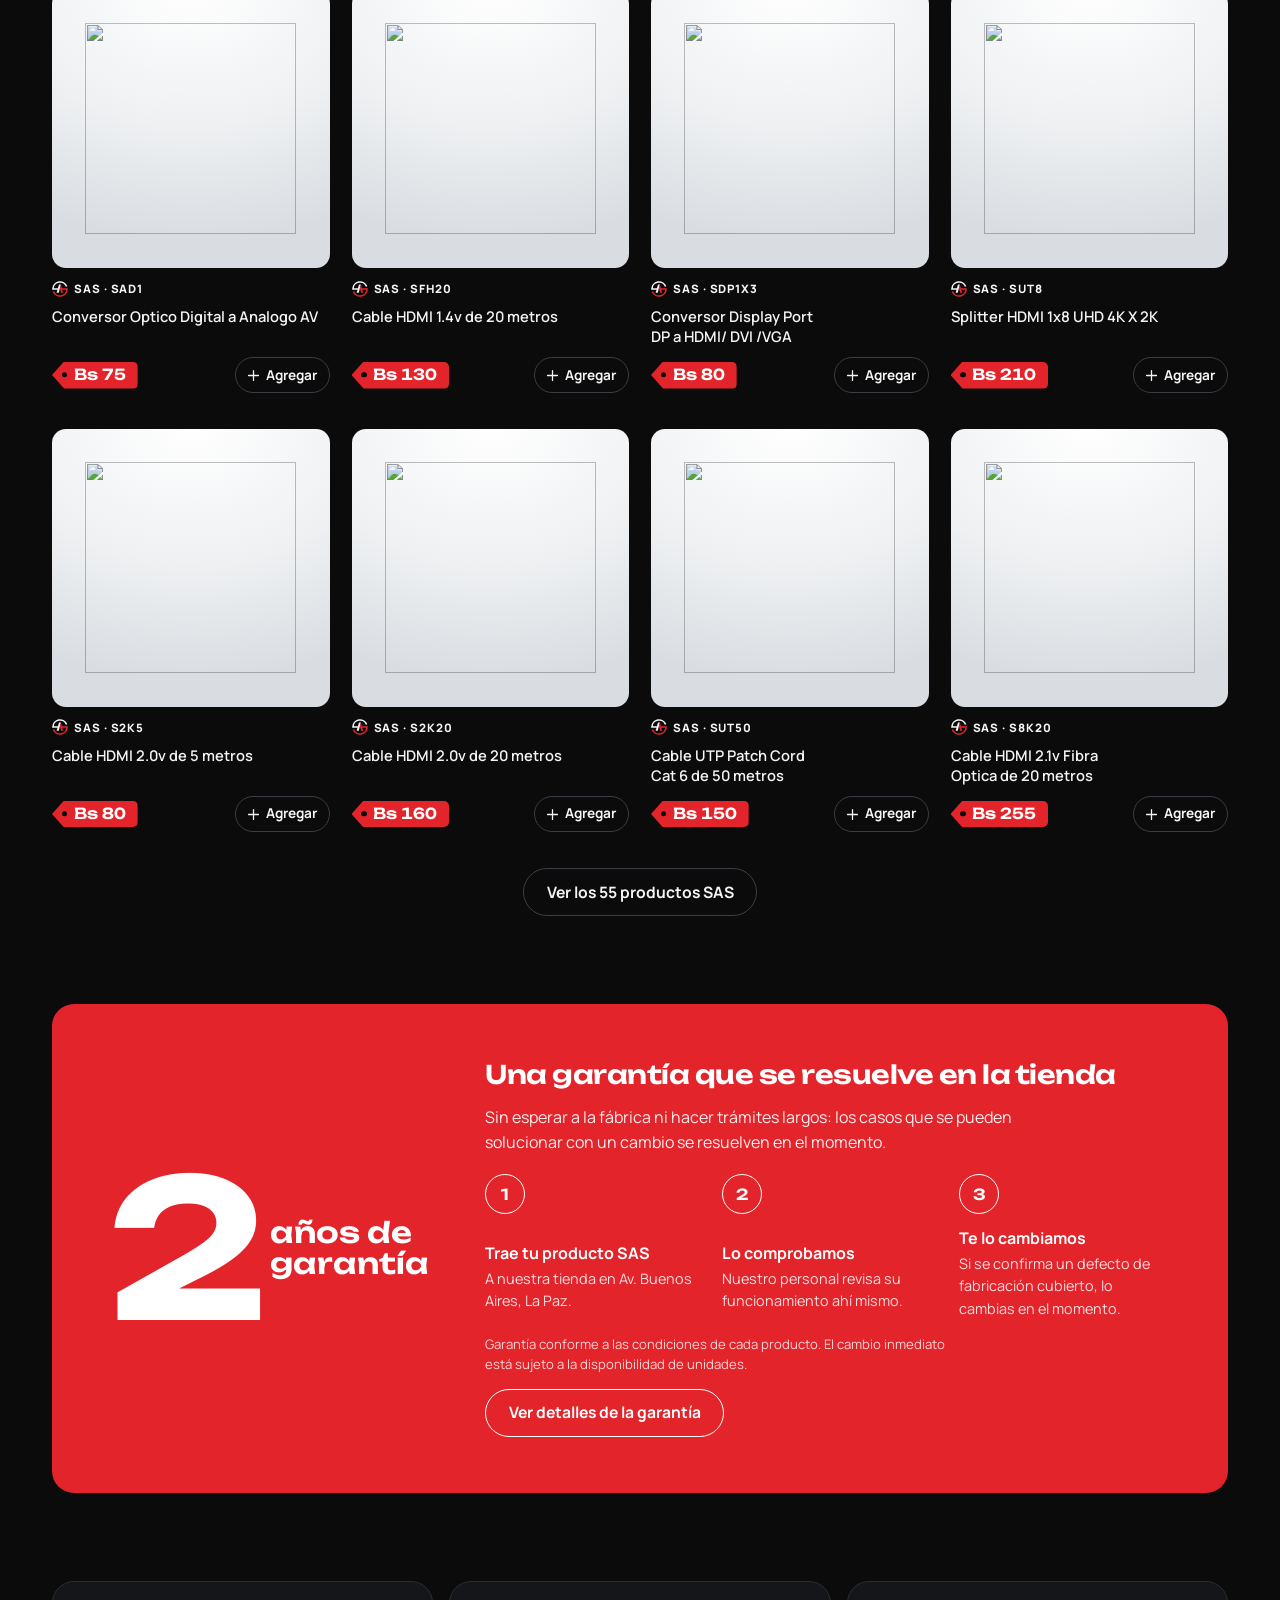
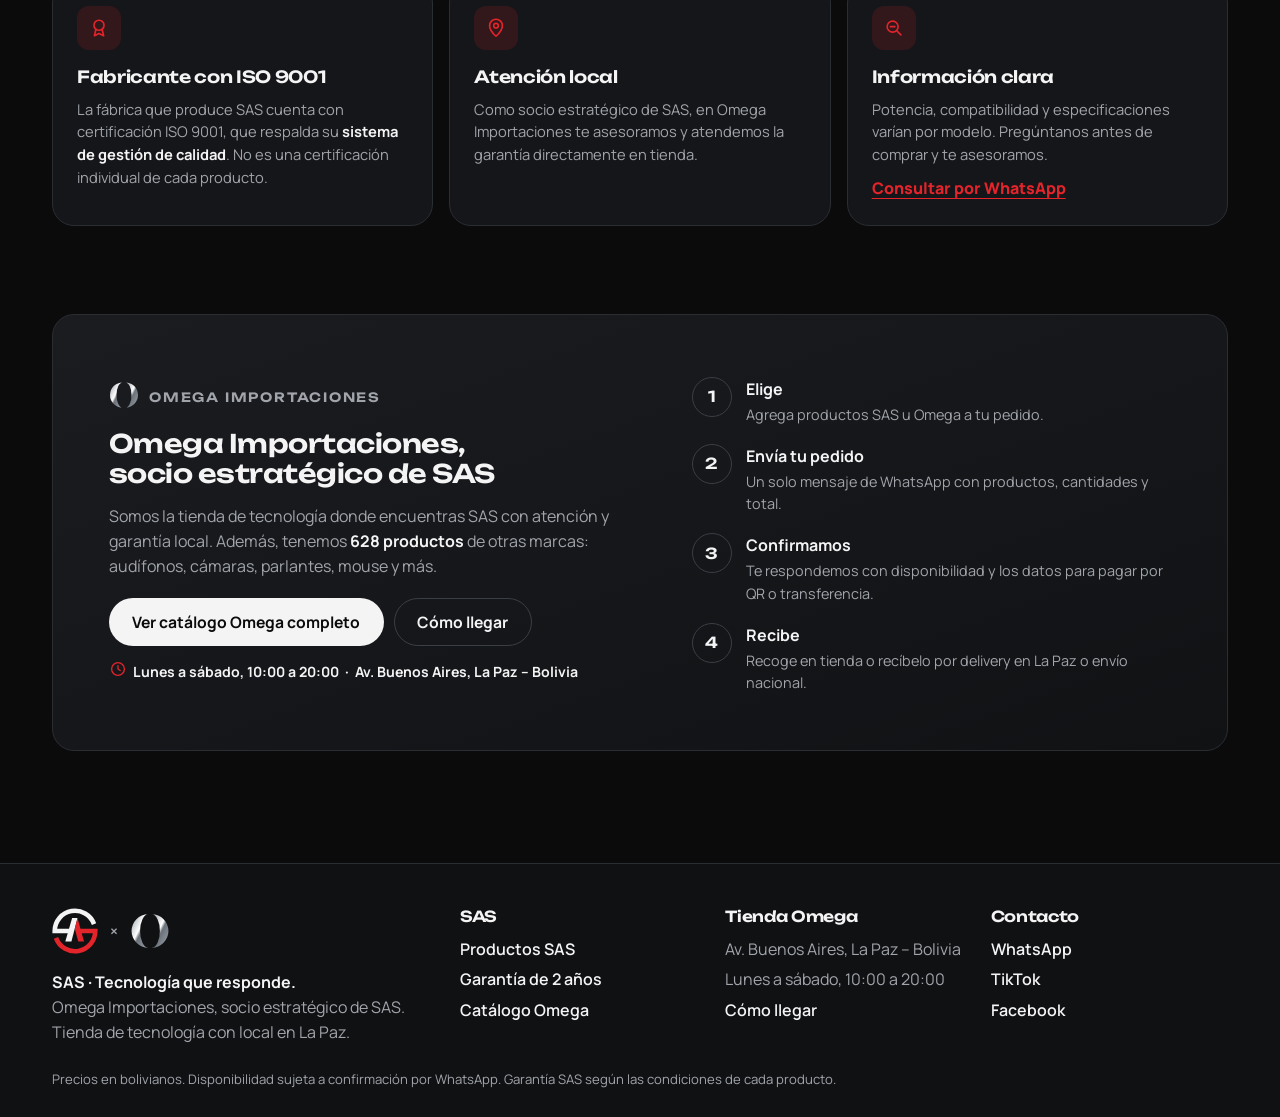
==== commit 1de1d6ac: "Add files via upload" ====
--- a/index.html
+++ b/index.html
@@ -8,14 +8,14 @@
 
     <title>Omega Importaciones | SAS, tecnología que responde</title>
 
-    <meta name="description" content="SAS, la marca propia de Omega Importaciones: cables HDMI, redes, conversores y accesorios con 2 años de garantía y cambio en tienda. La Paz, Bolivia.">
+    <meta name="description" content="SAS en Omega Importaciones: cables HDMI, redes, conversores y accesorios con 2 años de garantía y cambio en tienda. La Paz, Bolivia.">
     <meta name="theme-color" content="#0b0b0c">
     <meta name="robots" content="index, follow">
     <link rel="canonical" href="https://omegaimportaciones.github.io/Omega/">
 
     <!-- Open Graph -->
     <meta property="og:title" content="SAS · Tecnología que responde">
-    <meta property="og:description" content="Marca propia de Omega Importaciones. Cables, conectividad y video con 2 años de garantía y cambio en tienda, en La Paz.">
+    <meta property="og:description" content="Encuentra SAS en Omega Importaciones, La Paz. Cables, conectividad y video con 2 años de garantía y cambio en tienda, en La Paz.">
     <meta property="og:image" content="https://omegaimportaciones.github.io/Omega/img/sas/og-sas.jpg">
     <meta property="og:image:width" content="1200">
     <meta property="og:image:height" content="630">
@@ -73,7 +73,7 @@
         <!-- HERO SAS -->
         <section class="sas-hero">
             <div class="sas-hero-copy">
-                <p class="eyebrow"><span class="eyebrow-dot"></span>Marca propia de Omega Importaciones</p>
+                <p class="eyebrow"><span class="eyebrow-dot"></span>Omega Importaciones · Socio estratégico SAS</p>
                 <h1>Tecnología que <em>responde.</em></h1>
                 <p class="lead">Cables, conectividad y accesorios de video SAS, desarrollados junto a fabricantes especializados. Con <strong>2 años de garantía</strong> y cambio en el momento cuando se confirma un defecto cubierto.</p>
                 <div class="hero-actions">
@@ -180,9 +180,9 @@
                 <p>La fábrica que produce SAS cuenta con certificación ISO 9001, que respalda su <strong>sistema de gestión de calidad</strong>. No es una certificación individual de cada producto.</p>
             </div>
             <div class="quality-card">
-                <span class="quality-icon" data-icon="cable"></span>
-                <h3>Desarrollado con Omega</h3>
-                <p>Omega Importaciones participa en el desarrollo de cada línea SAS junto a fabricantes especializados.</p>
+                <span class="quality-icon" data-icon="pin"></span>
+                <h3>Atención local</h3>
+                <p>Como socio estratégico de SAS, en Omega Importaciones te asesoramos y atendemos la garantía directamente en tienda.</p>
             </div>
             <div class="quality-card">
                 <span class="quality-icon" data-icon="search2"></span>
@@ -196,8 +196,8 @@
         <section class="section omega-band">
             <div class="omega-band-copy">
                 <div class="omega-lockup"><span data-icon="mark"></span><span>Omega Importaciones</span></div>
-                <h2>SAS, con el respaldo de Omega Importaciones</h2>
-                <p>Somos la tienda de tecnología detrás de SAS. Además de nuestra marca, tenemos <strong><span data-total-products>…</span> productos</strong> de otras marcas: audífonos, cámaras, parlantes, mouse y más.</p>
+                <h2>Omega Importaciones, socio estratégico de SAS</h2>
+                <p>Somos la tienda de tecnología donde encuentras SAS con atención y garantía local. Además, tenemos <strong><span data-total-products>…</span> productos</strong> de otras marcas: audífonos, cámaras, parlantes, mouse y más.</p>
                 <div class="hero-actions">
                     <a class="button button--light" href="./pages/catalogo.html">Ver catálogo Omega completo</a>
                     <a class="button button--ghost" href="./pages/ubicacion.html">Cómo llegar</a>
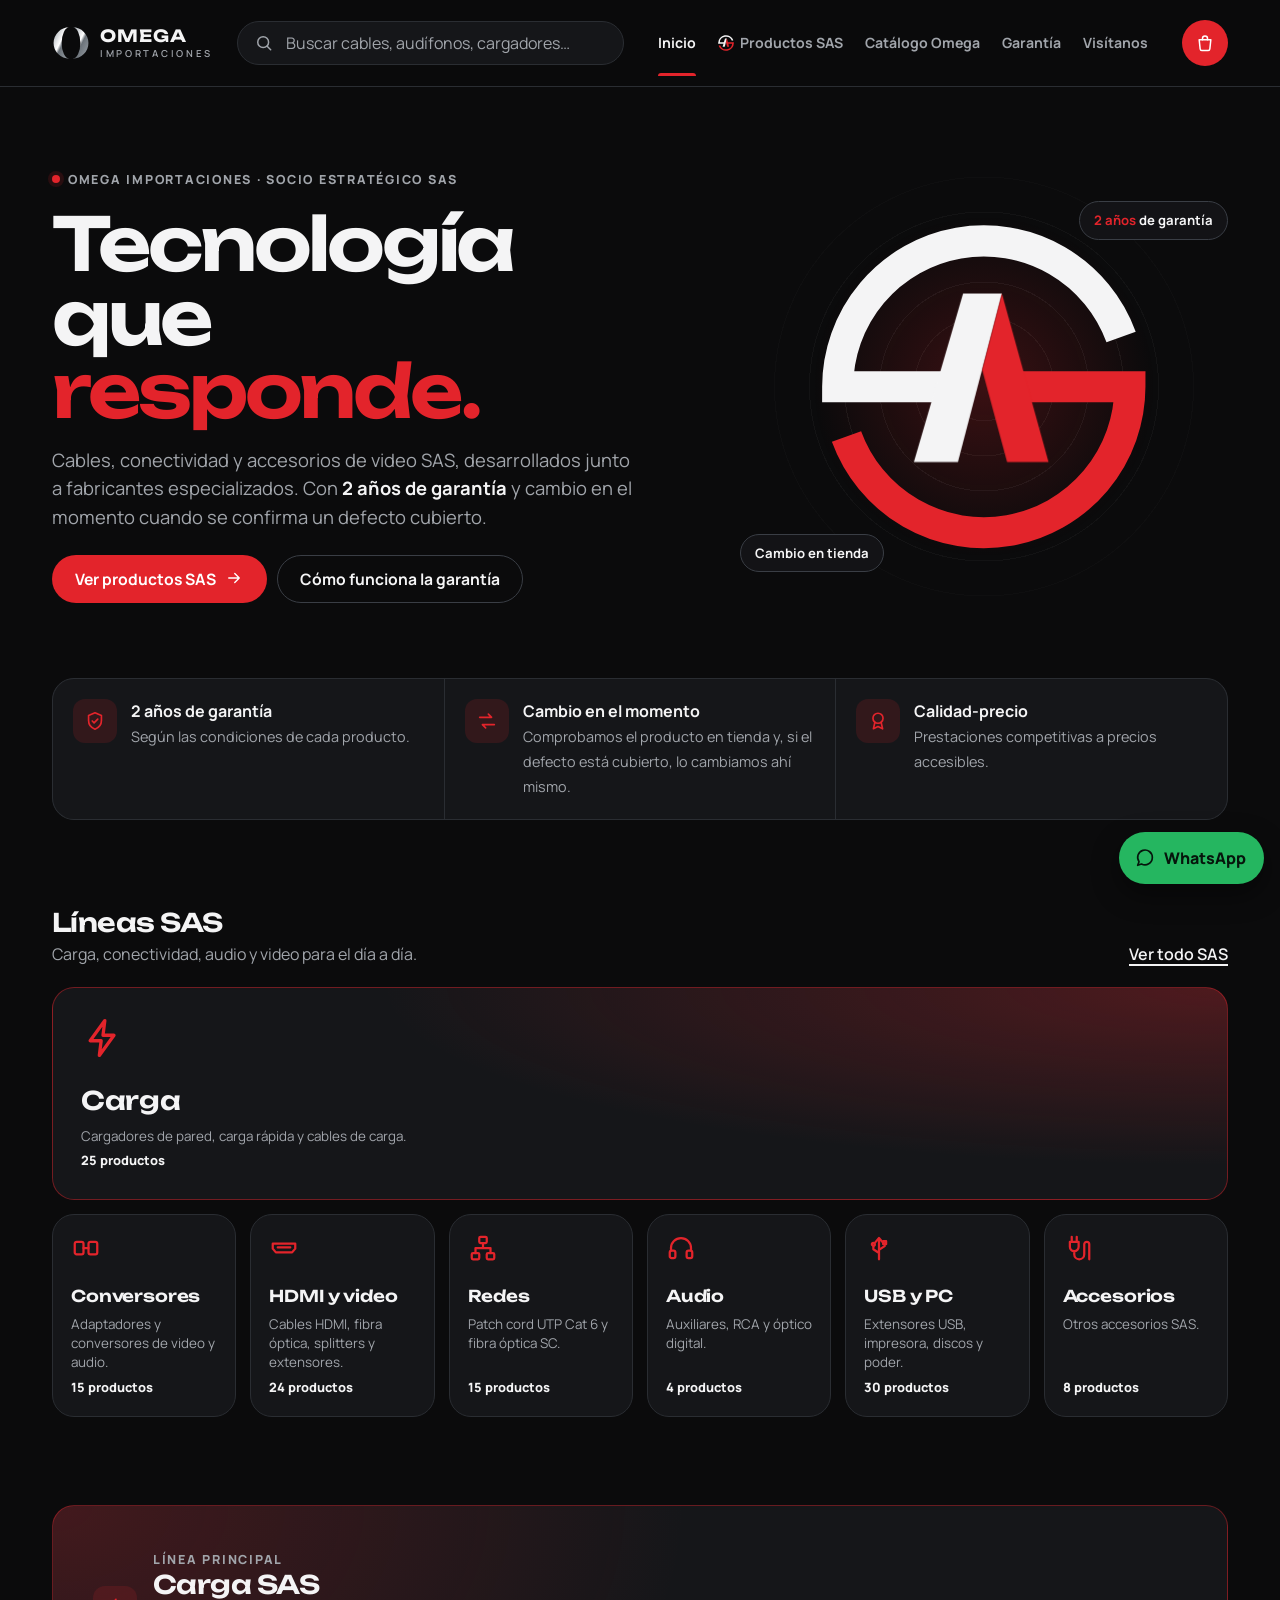
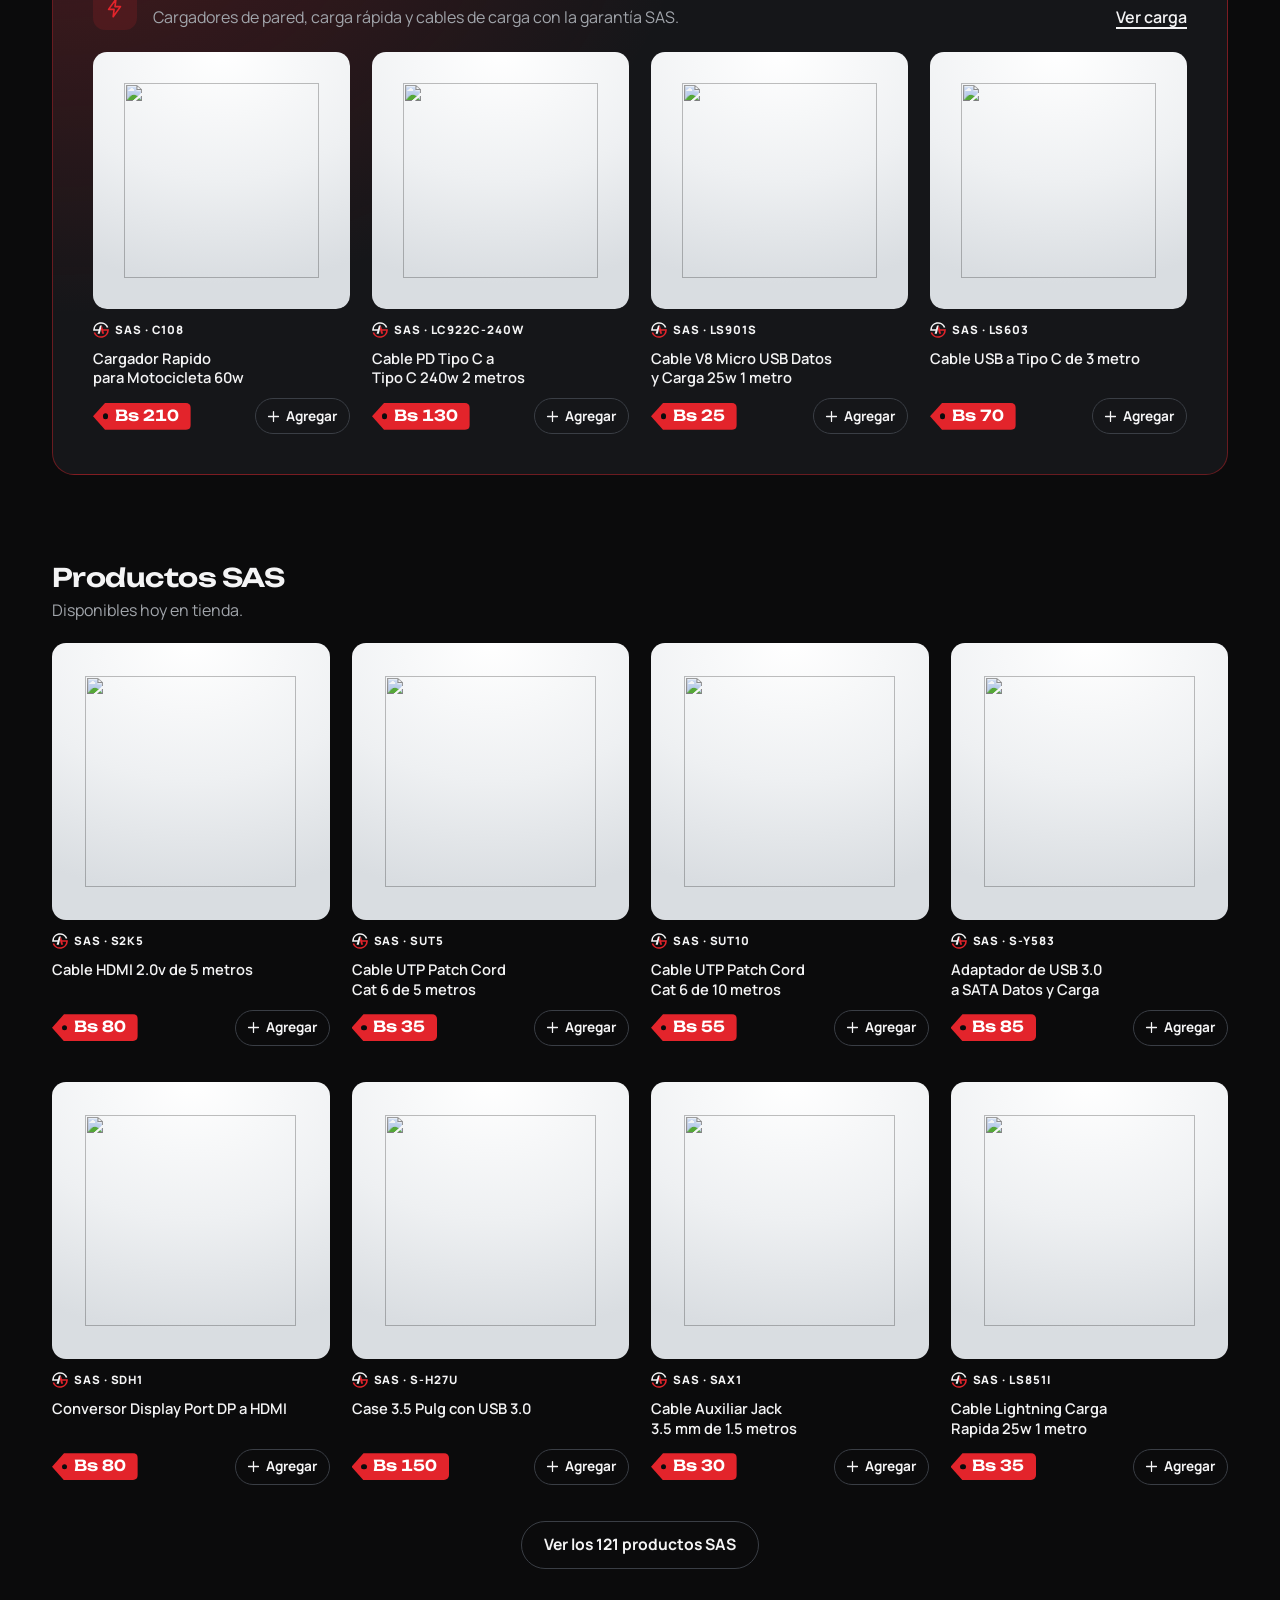
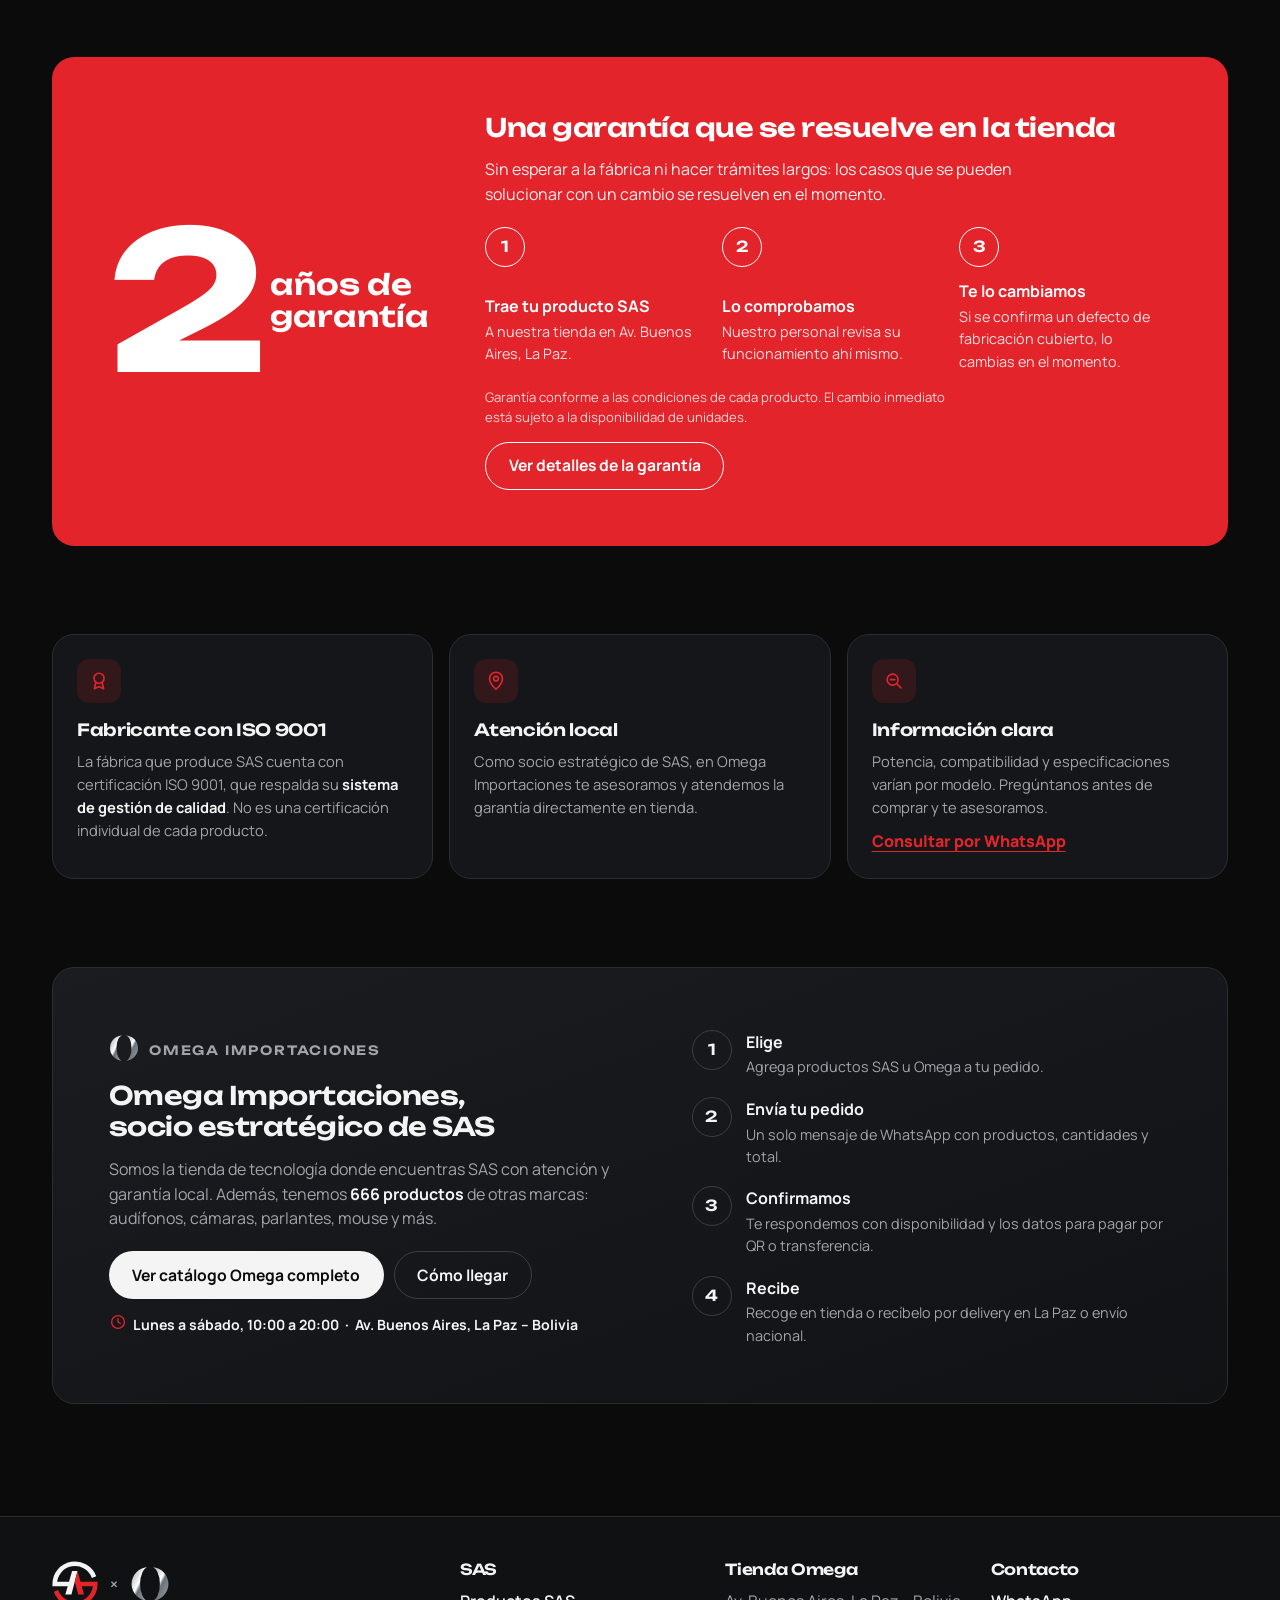
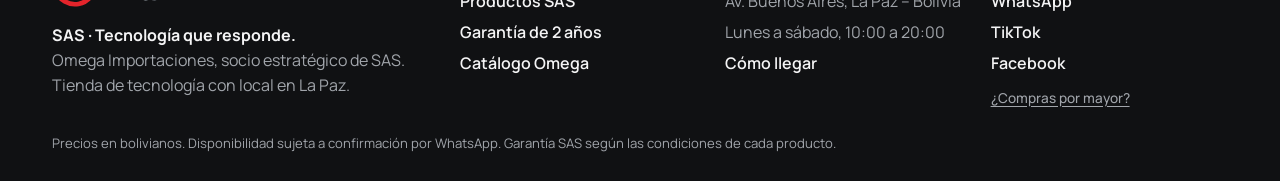
==== commit 17e168bb: "Add files via upload" ====
--- a/index.html
+++ b/index.html
@@ -62,7 +62,7 @@
     <link rel="preconnect" href="https://fonts.gstatic.com" crossorigin>
     <link href="https://fonts.googleapis.com/css2?family=Manrope:wght@400;500;600;700;800&family=Unbounded:wght@500;600;700&display=swap" rel="stylesheet">
 
-    <link rel="stylesheet" href="./css/main.css?v=5">
+    <link rel="stylesheet" href="./css/main.css?v=6">
 
 </head>
 
@@ -216,7 +216,7 @@
 
     <!-- Configuración -->
     <script src="./js/config/store.config.js"></script>
-    <script src="./js/config/pricing.config.js"></script>
+    <script src="./js/config/wholesale.config.js"></script>
     <script src="./js/config/sas.config.js"></script>
 
     <!-- Núcleo -->
@@ -228,6 +228,8 @@
     <script src="./js/core/sas.js"></script>
     <script src="./js/core/catalog.js"></script>
     <script src="./js/core/search.js"></script>
+    <script src="./js/core/vault.js"></script>
+    <script src="./js/core/wholesale.js"></script>
     <script src="./js/core/cart.js"></script>
     <script src="./js/core/whatsapp.js"></script>
 
@@ -237,6 +239,7 @@
     <script src="./js/ui/productCard.js"></script>
     <script src="./js/ui/cartDrawer.js"></script>
     <script src="./js/ui/shell.js"></script>
+    <script src="./js/ui/wholesaleGate.js"></script>
 
     <script src="./js/ui/storeInfo.js"></script>
     <script src="./js/pages/home.js"></script>
--- a/css/main.css
+++ b/css/main.css
@@ -20,6 +20,7 @@
 @import url("components/toast.css");
 @import url("components/feedback.css");
 @import url("components/footer.css");
+@import url("components/wholesale.css");
 
 @import url("pages/home.css");
 @import url("pages/shop.css");
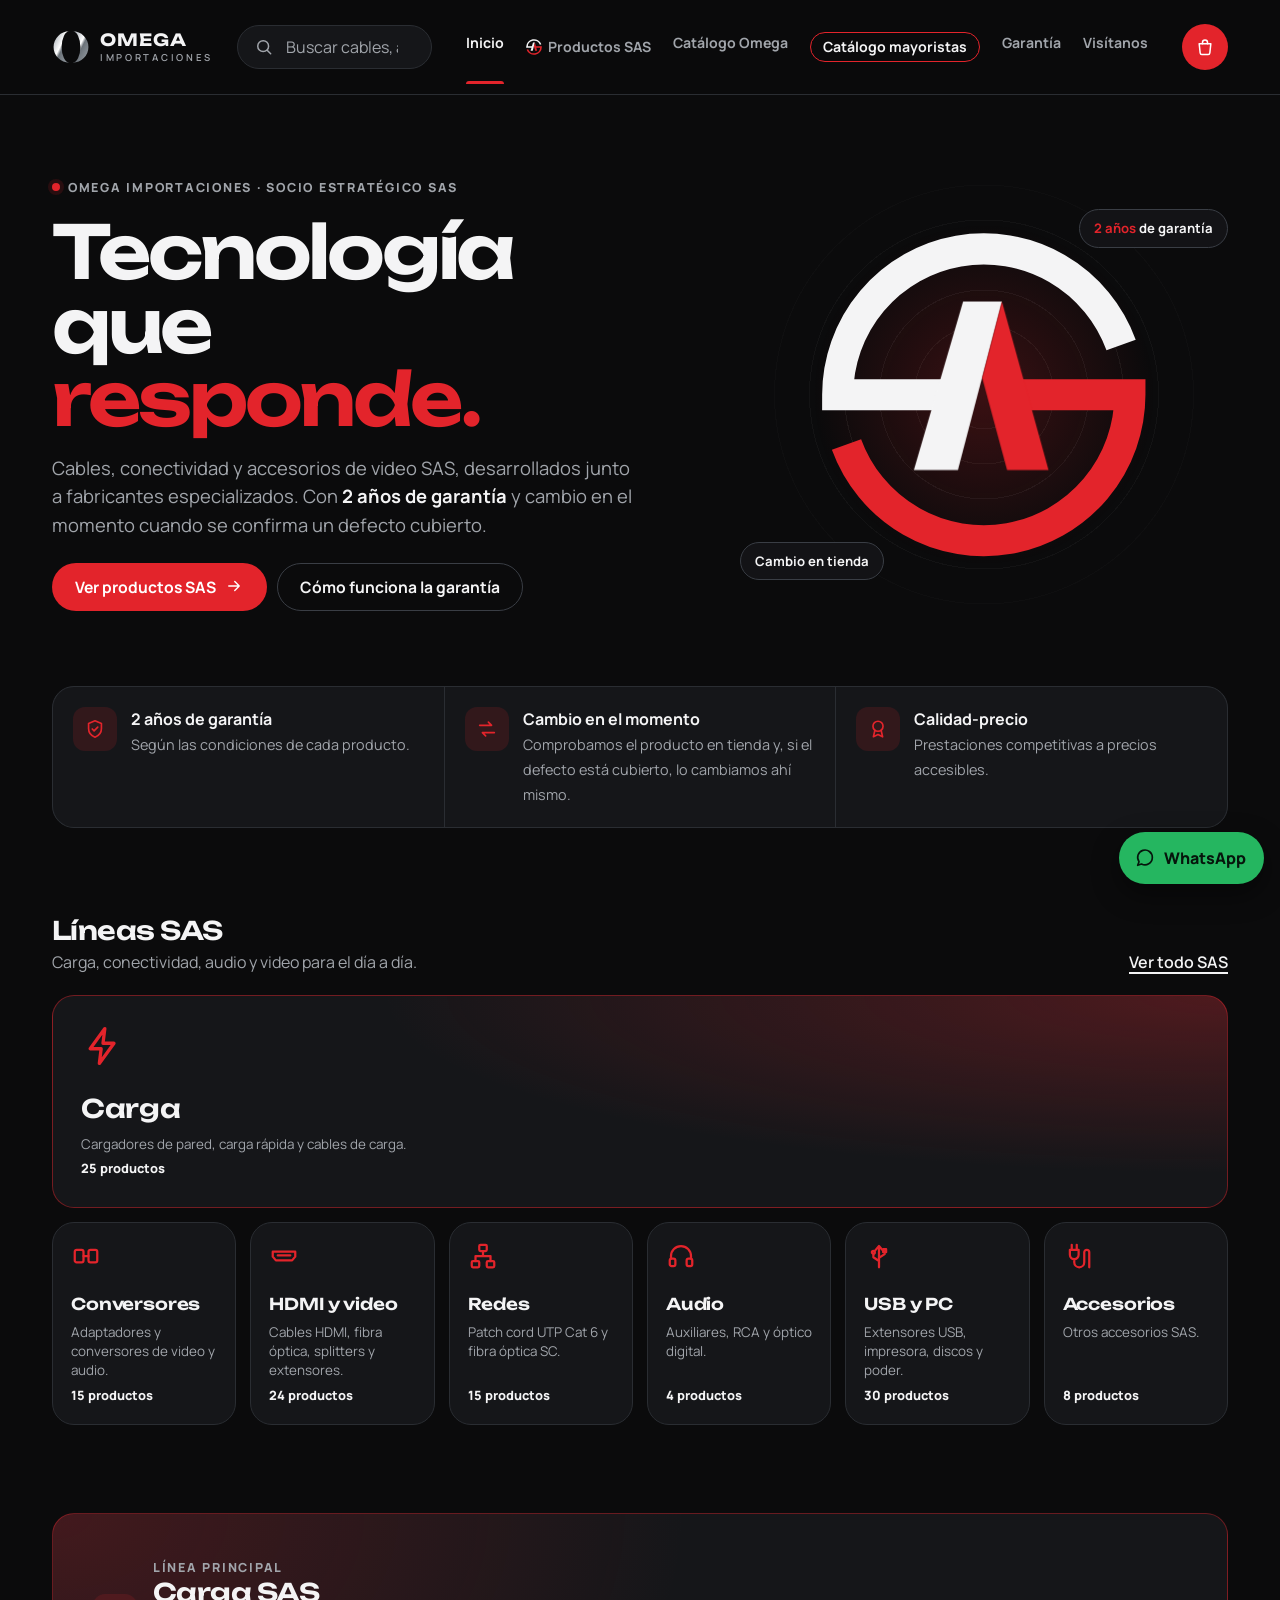
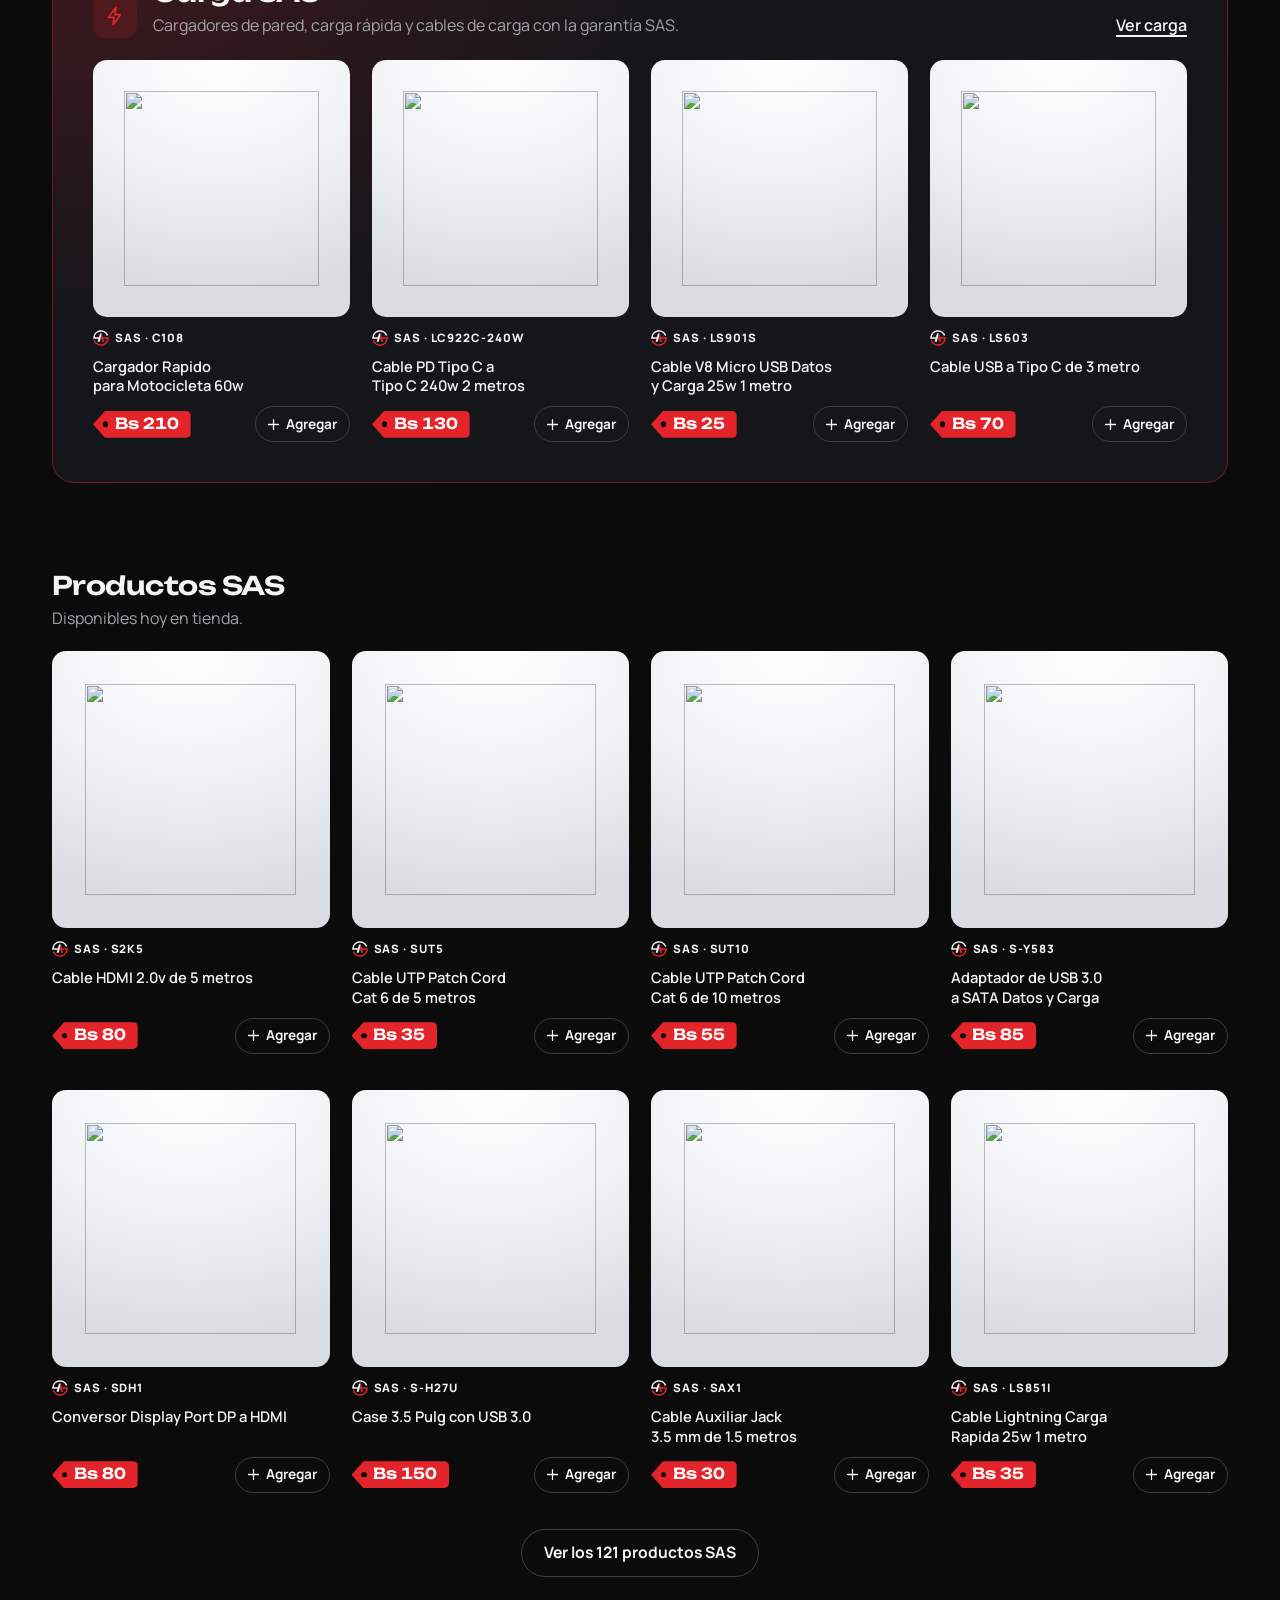
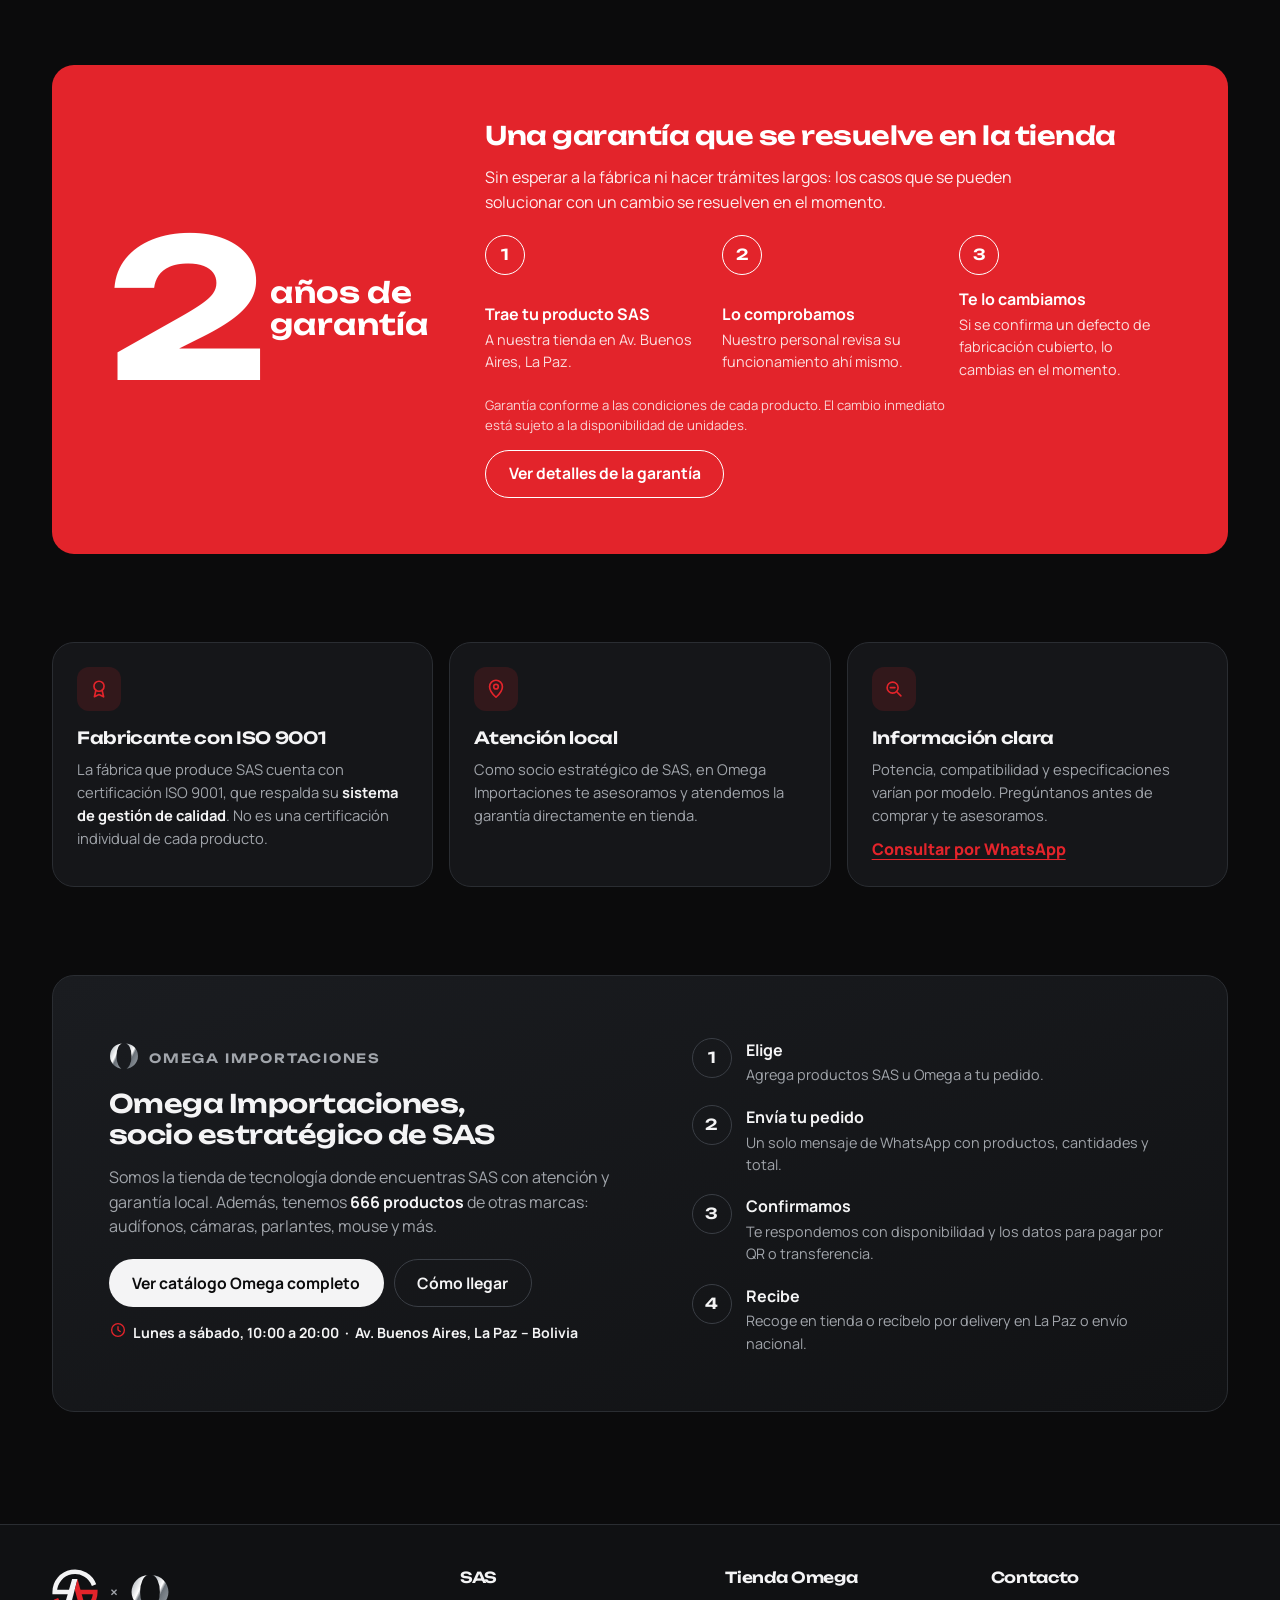
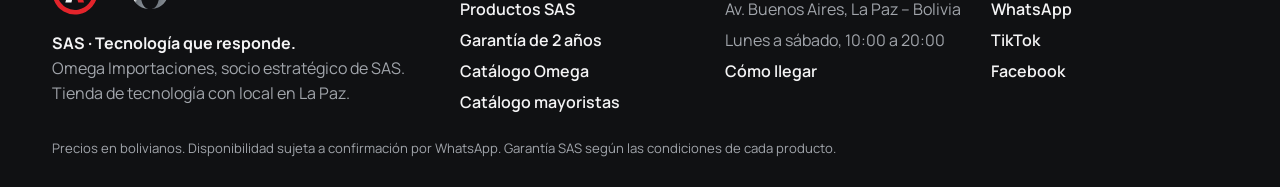
==== commit 01f2bd31: "Add files via upload" ====
--- a/index.html
+++ b/index.html
@@ -62,7 +62,7 @@
     <link rel="preconnect" href="https://fonts.gstatic.com" crossorigin>
     <link href="https://fonts.googleapis.com/css2?family=Manrope:wght@400;500;600;700;800&family=Unbounded:wght@500;600;700&display=swap" rel="stylesheet">
 
-    <link rel="stylesheet" href="./css/main.css?v=6">
+    <link rel="stylesheet" href="./css/main.css?v=8">
 
 </head>
 
@@ -216,7 +216,6 @@
 
     <!-- Configuración -->
     <script src="./js/config/store.config.js"></script>
-    <script src="./js/config/wholesale.config.js"></script>
     <script src="./js/config/sas.config.js"></script>
 
     <!-- Núcleo -->
@@ -228,8 +227,6 @@
     <script src="./js/core/sas.js"></script>
     <script src="./js/core/catalog.js"></script>
     <script src="./js/core/search.js"></script>
-    <script src="./js/core/vault.js"></script>
-    <script src="./js/core/wholesale.js"></script>
     <script src="./js/core/cart.js"></script>
     <script src="./js/core/whatsapp.js"></script>
 
@@ -239,7 +236,6 @@
     <script src="./js/ui/productCard.js"></script>
     <script src="./js/ui/cartDrawer.js"></script>
     <script src="./js/ui/shell.js"></script>
-    <script src="./js/ui/wholesaleGate.js"></script>
 
     <script src="./js/ui/storeInfo.js"></script>
     <script src="./js/pages/home.js"></script>
--- a/css/main.css
+++ b/css/main.css
@@ -20,7 +20,6 @@
 @import url("components/toast.css");
 @import url("components/feedback.css");
 @import url("components/footer.css");
-@import url("components/wholesale.css");
 
 @import url("pages/home.css");
 @import url("pages/shop.css");
